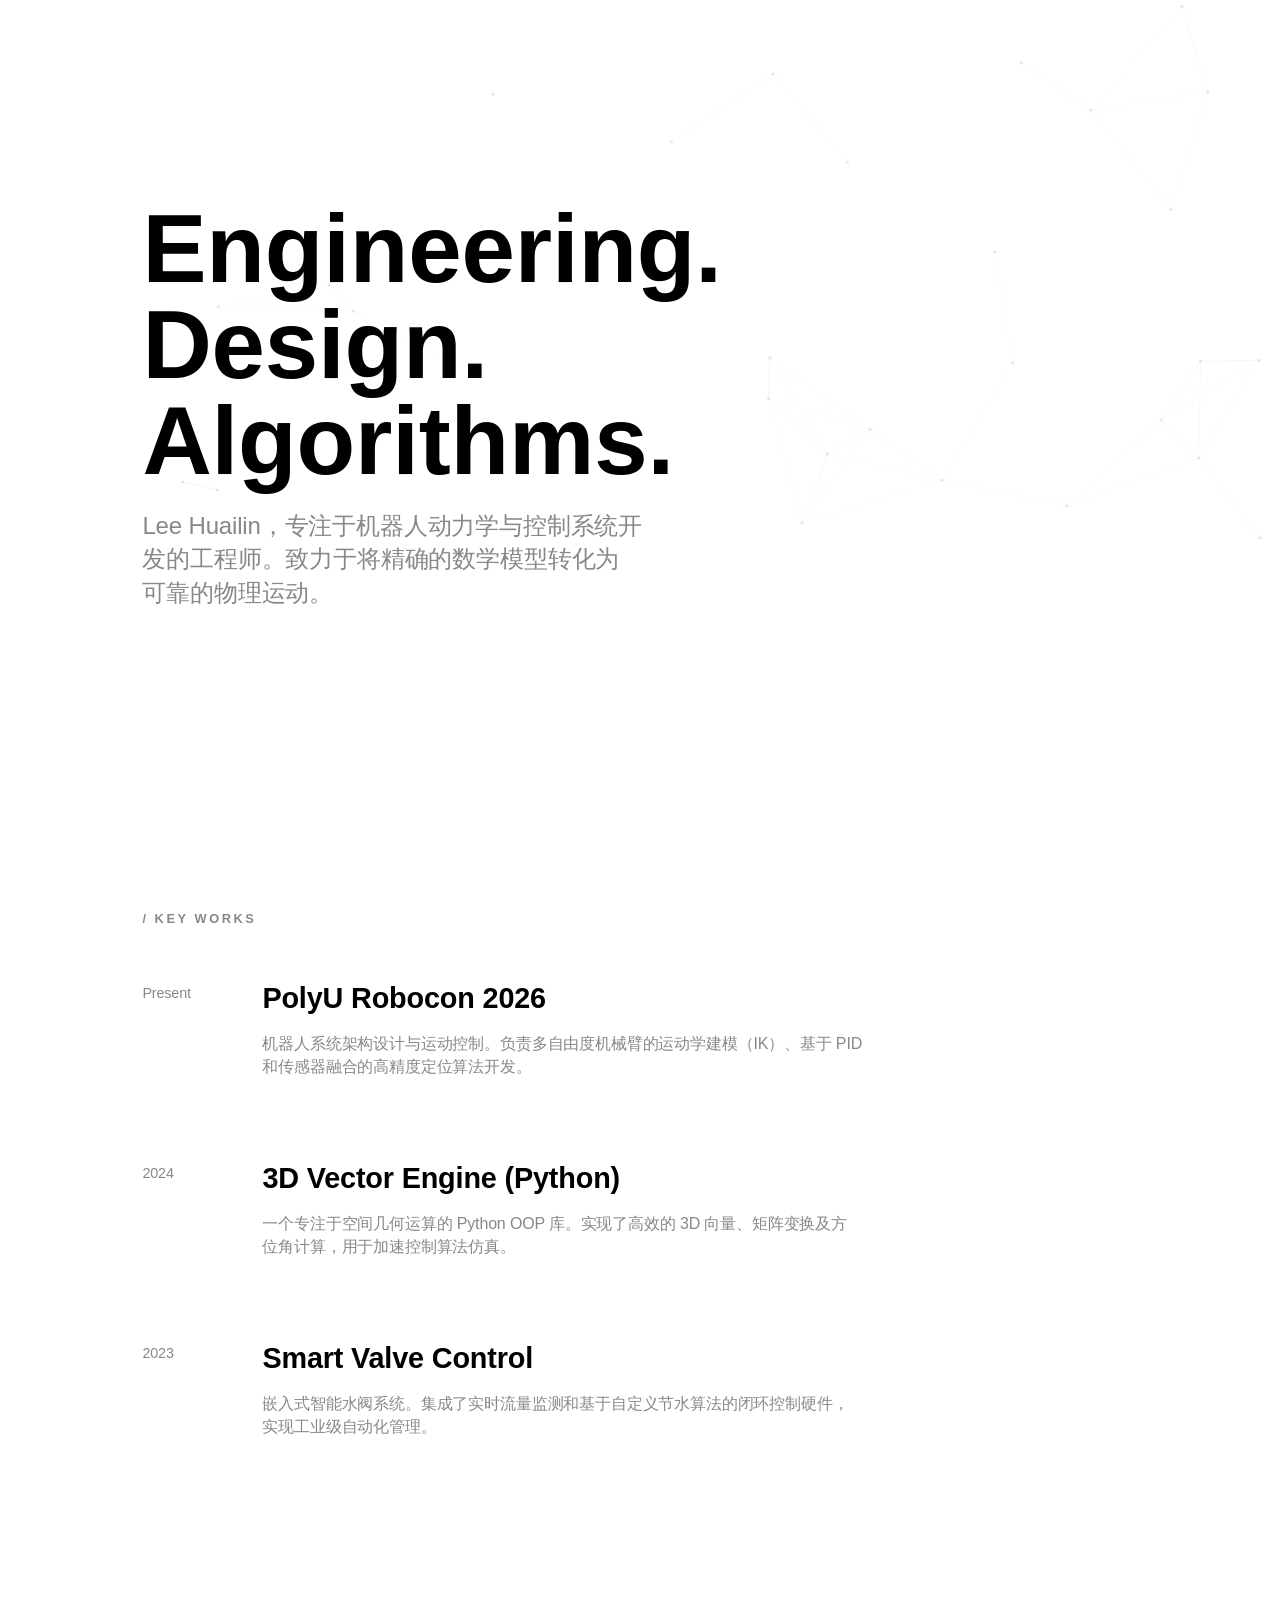
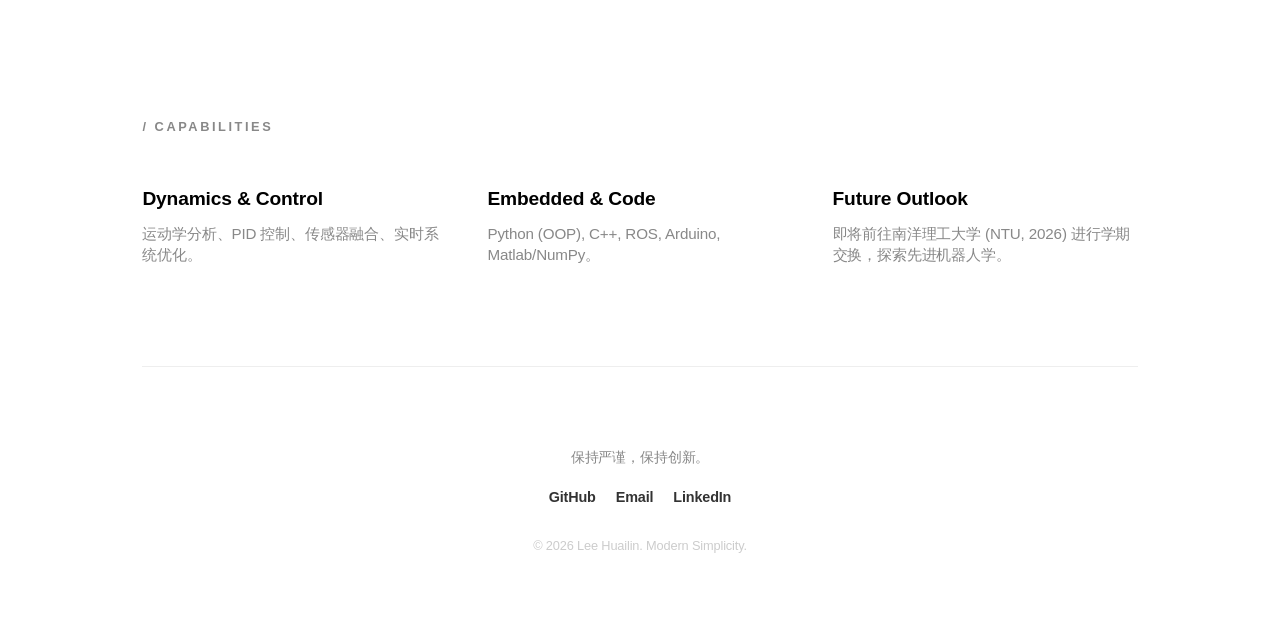
==== index.html @ 096863e1 "Refactor index.html for portfolio updates 666" ====
<!DOCTYPE html>
<html lang="zh-CN">
<head>
    <meta charset="UTF-8">
    <meta name="viewport" content="width=device-width, initial-scale=1.0">
    <title>LEE HUAILIN | Kinematics & Code</title>
    <style>
        :root {
            --bg: #fff;
            --text: #000;
            --sub: #888;
            --accent: #333;
            --transition: all 0.6s cubic-bezier(0.22, 1, 0.36, 1);
        }

        * { margin: 0; padding: 0; box-sizing: border-box; }
        body { 
            font-family: 'Helvetica Neue', Helvetica, Arial, sans-serif; 
            background: var(--bg); color: var(--text); 
            line-height: 1.4; letter-spacing: -0.01em; 
            overflow-x: hidden;
        }

        /* 动态画布容器 */
        #kinetic-container {
            position: fixed; top: 0; left: 0; width: 100%; height: 60vh;
            z-index: -1; opacity: 0.1; /* 极淡，高级感 */
        }

        /* 导航 */
        nav {
            position: fixed; top: 0; width: 100%; padding: 40px 8%;
            display: flex; justify-content: space-between; align-items: center;
            z-index: 100; mix-blend-mode: difference; /* 文字在不同背景下反色 */
        }
        .logo { font-weight: 700; font-size: 1.1rem; }
        .nav-links { display: flex; gap: 30px; list-style: none; font-size: 0.9rem; }
        .nav-links a { color: var(--text); text-decoration: none; transition: 0.3s; }
        .nav-links a:hover { color: var(--sub); }

        /* 内容容器 */
        .container { max-width: 1200px; margin: 0 auto; padding: 0 8%; }

        /* Hero */
        .hero {
            height: 90vh; display: flex; flex-direction: column; justify-content: center;
            position: relative;
        }
        .hero h1 { font-size: clamp(3rem, 12vw, 6rem); font-weight: 700; line-height: 1; margin-bottom: 20px; }
        .hero p { font-size: 1.5rem; color: var(--sub); max-width: 500px; }

        /* 通用滚动出现样式 */
        .reveal { opacity: 0; transform: translateY(40px); transition: var(--transition); }
        .reveal.visible { opacity: 1; transform: translateY(0); }

        /* 区块 */
        section { padding: 100px 0; }
        h2 { font-size: 0.8rem; text-transform: uppercase; letter-spacing: 0.2em; color: var(--sub); margin-bottom: 50px; }

        /* 技能/核心能力 */
        .capabilities { display: grid; grid-template-columns: repeat(auto-fit, minmax(250px, 1fr)); gap: 40px; }
        .cap-item h3 { font-size: 1.2rem; margin-bottom: 10px; font-weight: 600; }
        .cap-item p { color: var(--sub); font-size: 0.95rem; }

        /* 项目板块 */
        .project-item { display: flex; align-items: flex-start; margin-bottom: 80px; gap: 40px; }
        .project-year { font-size: 0.9rem; color: var(--sub); width: 80px; flex-shrink: 0; padding-top: 5px;}
        .project-info h3 { font-size: 1.8rem; font-weight: 600; margin-bottom: 15px; }
        .project-info p { color: var(--sub); max-width: 600px; }

        /* 底部 */
        footer { padding: 80px 0; border-top: 1px solid #eee; text-align: center; color: var(--sub); font-size: 0.9rem; }
        .footer-links { margin-top: 20px; display: flex; justify-content: center; gap: 20px; }
        .footer-links a { color: var(--accent); text-decoration: none; font-weight: 600; }

        @media (max-width: 768px) {
            .hero h1 { font-size: 4rem; }
            .project-item { flex-direction: column; gap: 10px; }
        }
    </style>
</head>
<body>

    <canvas id="kinetic-container"></canvas>

    <nav>
        <div class="logo">LH.</div>
        <ul class="nav-links">
            <li><a href="#projects">Work</a></li>
            <li><a href="#exchange">Experience</a></li>
            <li><a href="#connect">Connect</a></li>
        </ul>
    </nav>

    <div class="container">
        <section class="hero">
            <h1>Engineering.<br>Design.<br>Algorithms.</h1>
            <p>Lee Huailin，专注于机器人动力学与控制系统开发的工程师。致力于将精确的数学模型转化为可靠的物理运动。</p>
        </section>

        <section id="projects" class="reveal">
            <h2>/ Key Works</h2>
            
            <div class="project-item">
                <div class="project-year">Present</div>
                <div class="project-info">
                    <h3>PolyU Robocon 2026</h3>
                    <p>机器人系统架构设计与运动控制。负责多自由度机械臂的运动学建模（IK）、基于 PID 和传感器融合的高精度定位算法开发。</p>
                </div>
            </div>

            <div class="project-item">
                <div class="project-year">2024</div>
                <div class="project-info">
                    <h3>3D Vector Engine (Python)</h3>
                    <p>一个专注于空间几何运算的 Python OOP 库。实现了高效的 3D 向量、矩阵变换及方位角计算，用于加速控制算法仿真。</p>
                </div>
            </div>

            <div class="project-item">
                <div class="project-year">2023</div>
                <div class="project-info">
                    <h3>Smart Valve Control</h3>
                    <p>嵌入式智能水阀系统。集成了实时流量监测和基于自定义节水算法的闭环控制硬件，实现工业级自动化管理。</p>
                </div>
            </div>
        </section>

        <section id="exchange" class="reveal">
            <h2>/ Capabilities</h2>
            <div class="capabilities">
                <div class="cap-item">
                    <h3>Dynamics & Control</h3>
                    <p>运动学分析、PID 控制、传感器融合、实时系统优化。</p>
                </div>
                <div class="cap-item">
                    <h3>Embedded & Code</h3>
                    <p>Python (OOP), C++, ROS, Arduino, Matlab/NumPy。</p>
                </div>
                <div class="cap-item">
                    <h3>Future Outlook</h3>
                    <p>即将前往南洋理工大学 (NTU, 2026) 进行学期交换，探索先进机器人学。</p>
                </div>
            </div>
        </section>

        <footer id="connect" class="reveal">
            <p>保持严谨，保持创新。</p>
            <div class="footer-links">
                <a href="#">GitHub</a>
                <a href="mailto:your-email@example.com">Email</a>
                <a href="#">LinkedIn</a>
            </div>
            <p style="margin-top: 30px; font-size: 0.8rem; color: #ccc;">&copy; 2026 Lee Huailin. Modern Simplicity.</p>
        </footer>
    </div>

    <script>
        // 1. 滚动出现动画 (Intersection Observer)
        const observer = new IntersectionObserver((entries) => {
            entries.forEach(entry => {
                if (entry.isIntersecting) {
                    entry.target.classList.add('visible');
                }
            });
        }, { threshold: 0.2 });

        document.querySelectorAll('.reveal').forEach(el => observer.observe(el));


        // 2. 动力学头部动画 (Kinetic Banner)
        const canvas = document.getElementById('kinetic-container');
        const ctx = canvas.getContext('2d');
        let width, height, nodes;

        function init() {
            width = canvas.width = window.innerWidth;
            height = canvas.height = window.innerHeight * 0.6; // 只覆盖上半部分
            nodes = Array.from({ length: 30 }, () => ({
                x: Math.random() * width, y: Math.random() * height,
                vx: (Math.random() - 0.5) * 0.5, vy: (Math.random() - 0.5) * 0.5,
                radius: 1.5
            }));
        }

        let mouse = { x: null, y: null };
        window.addEventListener('mousemove', (e) => { mouse.x = e.clientX; mouse.y = e.clientY; });

        function animate() {
            ctx.clearRect(0, 0, width, height);
            ctx.fillStyle = '#000';
            ctx.strokeStyle = '#000';
            ctx.lineWidth = 0.5;

            nodes.forEach(node => {
                node.x += node.vx; node.y += node.vy;
                if (node.x < 0 || node.x > width) node.vx *= -1;
                if (node.y < 0 || node.y > height) node.vy *= -1;

                // 鼠标交互：轻微排斥
                if (mouse.x) {
                    let dx = mouse.x - node.x; let dy = mouse.y - node.y;
                    let dist = Math.sqrt(dx*dx + dy*dy);
                    if (dist < 150) {
                        node.x -= dx * 0.01; node.y -= dy * 0.01;
                    }
                }
                
                ctx.beginPath(); ctx.arc(node.x, node.y, node.radius, 0, Math.PI*2); ctx.fill();
            });

            // 绘制连线
            for (let i = 0; i < nodes.length; i++) {
                for (let j = i + 1; j < nodes.length; j++) {
                    let dx = nodes[i].x - nodes[j].x; let dy = nodes[i].y - nodes[j].y;
                    let dist = Math.sqrt(dx*dx + dy*dy);
                    if (dist < 180) {
                        ctx.globalAlpha = 1 - (dist / 180);
                        ctx.beginPath(); ctx.moveTo(nodes[i].x, nodes[i].y); ctx.lineTo(nodes[j].x, nodes[j].y); ctx.stroke();
                    }
                }
            }
            ctx.globalAlpha = 1;
            requestAnimationFrame(animate);
        }

        window.addEventListener('resize', init);
        init(); animate();
    </script>
</body>
</html>
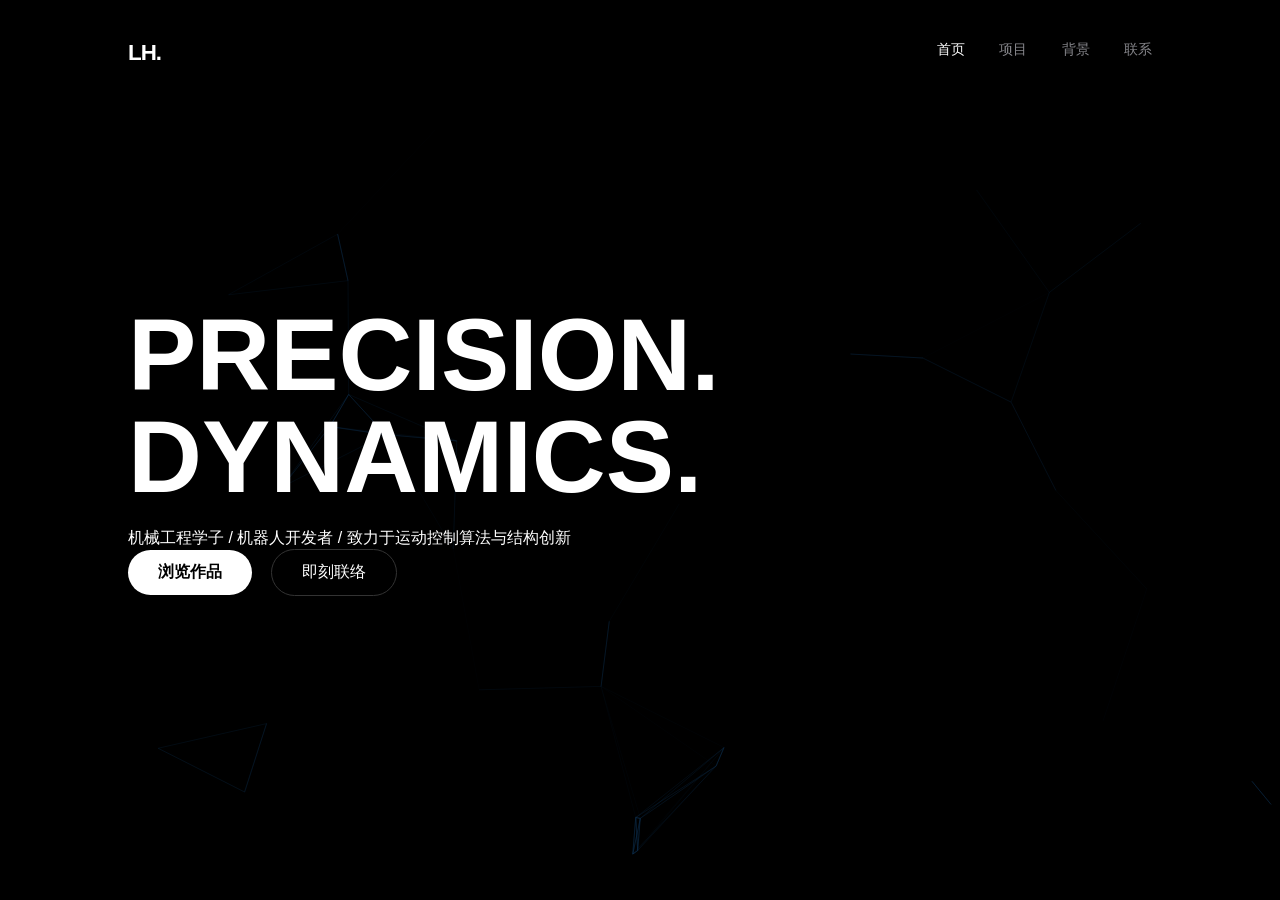
==== commit 3e410e49: "6464 13131" ====
--- a/index.html
+++ b/index.html
@@ -2,230 +2,30 @@
 <html lang="zh-CN">
 <head>
     <meta charset="UTF-8">
-    <meta name="viewport" content="width=device-width, initial-scale=1.0">
-    <title>LEE HUAILIN | Kinematics & Code</title>
-    <style>
-        :root {
-            --bg: #fff;
-            --text: #000;
-            --sub: #888;
-            --accent: #333;
-            --transition: all 0.6s cubic-bezier(0.22, 1, 0.36, 1);
-        }
-
-        * { margin: 0; padding: 0; box-sizing: border-box; }
-        body { 
-            font-family: 'Helvetica Neue', Helvetica, Arial, sans-serif; 
-            background: var(--bg); color: var(--text); 
-            line-height: 1.4; letter-spacing: -0.01em; 
-            overflow-x: hidden;
-        }
-
-        /* 动态画布容器 */
-        #kinetic-container {
-            position: fixed; top: 0; left: 0; width: 100%; height: 60vh;
-            z-index: -1; opacity: 0.1; /* 极淡，高级感 */
-        }
-
-        /* 导航 */
-        nav {
-            position: fixed; top: 0; width: 100%; padding: 40px 8%;
-            display: flex; justify-content: space-between; align-items: center;
-            z-index: 100; mix-blend-mode: difference; /* 文字在不同背景下反色 */
-        }
-        .logo { font-weight: 700; font-size: 1.1rem; }
-        .nav-links { display: flex; gap: 30px; list-style: none; font-size: 0.9rem; }
-        .nav-links a { color: var(--text); text-decoration: none; transition: 0.3s; }
-        .nav-links a:hover { color: var(--sub); }
-
-        /* 内容容器 */
-        .container { max-width: 1200px; margin: 0 auto; padding: 0 8%; }
-
-        /* Hero */
-        .hero {
-            height: 90vh; display: flex; flex-direction: column; justify-content: center;
-            position: relative;
-        }
-        .hero h1 { font-size: clamp(3rem, 12vw, 6rem); font-weight: 700; line-height: 1; margin-bottom: 20px; }
-        .hero p { font-size: 1.5rem; color: var(--sub); max-width: 500px; }
-
-        /* 通用滚动出现样式 */
-        .reveal { opacity: 0; transform: translateY(40px); transition: var(--transition); }
-        .reveal.visible { opacity: 1; transform: translateY(0); }
-
-        /* 区块 */
-        section { padding: 100px 0; }
-        h2 { font-size: 0.8rem; text-transform: uppercase; letter-spacing: 0.2em; color: var(--sub); margin-bottom: 50px; }
-
-        /* 技能/核心能力 */
-        .capabilities { display: grid; grid-template-columns: repeat(auto-fit, minmax(250px, 1fr)); gap: 40px; }
-        .cap-item h3 { font-size: 1.2rem; margin-bottom: 10px; font-weight: 600; }
-        .cap-item p { color: var(--sub); font-size: 0.95rem; }
-
-        /* 项目板块 */
-        .project-item { display: flex; align-items: flex-start; margin-bottom: 80px; gap: 40px; }
-        .project-year { font-size: 0.9rem; color: var(--sub); width: 80px; flex-shrink: 0; padding-top: 5px;}
-        .project-info h3 { font-size: 1.8rem; font-weight: 600; margin-bottom: 15px; }
-        .project-info p { color: var(--sub); max-width: 600px; }
-
-        /* 底部 */
-        footer { padding: 80px 0; border-top: 1px solid #eee; text-align: center; color: var(--sub); font-size: 0.9rem; }
-        .footer-links { margin-top: 20px; display: flex; justify-content: center; gap: 20px; }
-        .footer-links a { color: var(--accent); text-decoration: none; font-weight: 600; }
-
-        @media (max-width: 768px) {
-            .hero h1 { font-size: 4rem; }
-            .project-item { flex-direction: column; gap: 10px; }
-        }
-    </style>
+    <title>LEE HUAILIN | 首页</title>
+    <link rel="stylesheet" href="style.css">
 </head>
 <body>
-
-    <canvas id="kinetic-container"></canvas>
-
     <nav>
         <div class="logo">LH.</div>
-        <ul class="nav-links">
-            <li><a href="#projects">Work</a></li>
-            <li><a href="#exchange">Experience</a></li>
-            <li><a href="#connect">Connect</a></li>
-        </ul>
+        <div class="nav-links">
+            <a href="index.html" class="active">首页</a>
+            <a href="projects.html">项目</a>
+            <a href="about.html">背景</a>
+            <a href="contact.html">联系</a>
+        </div>
     </nav>
-
-    <div class="container">
-        <section class="hero">
-            <h1>Engineering.<br>Design.<br>Algorithms.</h1>
-            <p>Lee Huailin，专注于机器人动力学与控制系统开发的工程师。致力于将精确的数学模型转化为可靠的物理运动。</p>
-        </section>
-
-        <section id="projects" class="reveal">
-            <h2>/ Key Works</h2>
-            
-            <div class="project-item">
-                <div class="project-year">Present</div>
-                <div class="project-info">
-                    <h3>PolyU Robocon 2026</h3>
-                    <p>机器人系统架构设计与运动控制。负责多自由度机械臂的运动学建模（IK）、基于 PID 和传感器融合的高精度定位算法开发。</p>
-                </div>
+    <main class="hero">
+        <canvas id="canvas-bg"></canvas>
+        <div class="hero-text">
+            <h1 class="reveal">PRECISION.<br>DYNAMICS.</h1>
+            <p>机械工程学子 / 机器人开发者 / 致力于运动控制算法与结构创新</p>
+            <div class="hero-btns">
+                <a href="projects.html" class="btn">浏览作品</a>
+                <a href="contact.html" class="btn-outline">即刻联络</a>
             </div>
-
-            <div class="project-item">
-                <div class="project-year">2024</div>
-                <div class="project-info">
-                    <h3>3D Vector Engine (Python)</h3>
-                    <p>一个专注于空间几何运算的 Python OOP 库。实现了高效的 3D 向量、矩阵变换及方位角计算，用于加速控制算法仿真。</p>
-                </div>
-            </div>
-
-            <div class="project-item">
-                <div class="project-year">2023</div>
-                <div class="project-info">
-                    <h3>Smart Valve Control</h3>
-                    <p>嵌入式智能水阀系统。集成了实时流量监测和基于自定义节水算法的闭环控制硬件，实现工业级自动化管理。</p>
-                </div>
-            </div>
-        </section>
-
-        <section id="exchange" class="reveal">
-            <h2>/ Capabilities</h2>
-            <div class="capabilities">
-                <div class="cap-item">
-                    <h3>Dynamics & Control</h3>
-                    <p>运动学分析、PID 控制、传感器融合、实时系统优化。</p>
-                </div>
-                <div class="cap-item">
-                    <h3>Embedded & Code</h3>
-                    <p>Python (OOP), C++, ROS, Arduino, Matlab/NumPy。</p>
-                </div>
-                <div class="cap-item">
-                    <h3>Future Outlook</h3>
-                    <p>即将前往南洋理工大学 (NTU, 2026) 进行学期交换，探索先进机器人学。</p>
-                </div>
-            </div>
-        </section>
-
-        <footer id="connect" class="reveal">
-            <p>保持严谨，保持创新。</p>
-            <div class="footer-links">
-                <a href="#">GitHub</a>
-                <a href="mailto:your-email@example.com">Email</a>
-                <a href="#">LinkedIn</a>
-            </div>
-            <p style="margin-top: 30px; font-size: 0.8rem; color: #ccc;">&copy; 2026 Lee Huailin. Modern Simplicity.</p>
-        </footer>
-    </div>
-
-    <script>
-        // 1. 滚动出现动画 (Intersection Observer)
-        const observer = new IntersectionObserver((entries) => {
-            entries.forEach(entry => {
-                if (entry.isIntersecting) {
-                    entry.target.classList.add('visible');
-                }
-            });
-        }, { threshold: 0.2 });
-
-        document.querySelectorAll('.reveal').forEach(el => observer.observe(el));
-
-
-        // 2. 动力学头部动画 (Kinetic Banner)
-        const canvas = document.getElementById('kinetic-container');
-        const ctx = canvas.getContext('2d');
-        let width, height, nodes;
-
-        function init() {
-            width = canvas.width = window.innerWidth;
-            height = canvas.height = window.innerHeight * 0.6; // 只覆盖上半部分
-            nodes = Array.from({ length: 30 }, () => ({
-                x: Math.random() * width, y: Math.random() * height,
-                vx: (Math.random() - 0.5) * 0.5, vy: (Math.random() - 0.5) * 0.5,
-                radius: 1.5
-            }));
-        }
-
-        let mouse = { x: null, y: null };
-        window.addEventListener('mousemove', (e) => { mouse.x = e.clientX; mouse.y = e.clientY; });
-
-        function animate() {
-            ctx.clearRect(0, 0, width, height);
-            ctx.fillStyle = '#000';
-            ctx.strokeStyle = '#000';
-            ctx.lineWidth = 0.5;
-
-            nodes.forEach(node => {
-                node.x += node.vx; node.y += node.vy;
-                if (node.x < 0 || node.x > width) node.vx *= -1;
-                if (node.y < 0 || node.y > height) node.vy *= -1;
-
-                // 鼠标交互：轻微排斥
-                if (mouse.x) {
-                    let dx = mouse.x - node.x; let dy = mouse.y - node.y;
-                    let dist = Math.sqrt(dx*dx + dy*dy);
-                    if (dist < 150) {
-                        node.x -= dx * 0.01; node.y -= dy * 0.01;
-                    }
-                }
-                
-                ctx.beginPath(); ctx.arc(node.x, node.y, node.radius, 0, Math.PI*2); ctx.fill();
-            });
-
-            // 绘制连线
-            for (let i = 0; i < nodes.length; i++) {
-                for (let j = i + 1; j < nodes.length; j++) {
-                    let dx = nodes[i].x - nodes[j].x; let dy = nodes[i].y - nodes[j].y;
-                    let dist = Math.sqrt(dx*dx + dy*dy);
-                    if (dist < 180) {
-                        ctx.globalAlpha = 1 - (dist / 180);
-                        ctx.beginPath(); ctx.moveTo(nodes[i].x, nodes[i].y); ctx.lineTo(nodes[j].x, nodes[j].y); ctx.stroke();
-                    }
-                }
-            }
-            ctx.globalAlpha = 1;
-            requestAnimationFrame(animate);
-        }
-
-        window.addEventListener('resize', init);
-        init(); animate();
-    </script>
+        </div>
+    </main>
+    <script src="main.js"></script>
 </body>
-</html>
+</html>
--- a/style.css
+++ b/style.css
@@ -0,0 +1,36 @@
+:root {
+    --bg: #000;
+    --fg: #fff;
+    --accent: #2997ff;
+    --dim: #86868b;
+    --border: #333;
+}
+
+* { margin: 0; padding: 0; box-sizing: border-box; }
+body { background: var(--bg); color: var(--fg); font-family: -apple-system, sans-serif; }
+
+nav { display: flex; justify-content: space-between; padding: 40px 10%; position: fixed; top: 0; width: 100%; z-index: 10; background: rgba(0,0,0,0.8); backdrop-filter: blur(20px); }
+.logo { font-weight: 900; font-size: 1.4rem; letter-spacing: -1px; }
+.nav-links a { color: var(--dim); text-decoration: none; margin-left: 30px; font-size: 0.9rem; transition: 0.3s; }
+.nav-links a.active, .nav-links a:hover { color: var(--fg); }
+
+.hero { height: 100vh; display: flex; align-items: center; padding: 0 10%; position: relative; overflow: hidden; }
+.hero-text { z-index: 2; }
+.hero h1 { font-size: 8vw; line-height: 1; margin-bottom: 20px; font-weight: 800; }
+.btn { background: var(--fg); color: var(--bg); padding: 12px 30px; border-radius: 50px; text-decoration: none; font-weight: 600; margin-right: 15px; display: inline-block; transition: 0.3s; }
+.btn-outline { border: 1px solid var(--border); color: var(--fg); padding: 12px 30px; border-radius: 50px; text-decoration: none; display: inline-block; transition: 0.3s; }
+.btn:hover, .btn-outline:hover { transform: translateY(-3px); border-color: var(--accent); }
+
+.content-section { padding: 150px 10%; }
+.section-title { font-size: 3rem; margin-bottom: 60px; border-bottom: 1px solid var(--border); padding-bottom: 20px; }
+
+.project-grid { display: grid; grid-template-columns: repeat(auto-fit, minmax(300px, 1fr)); gap: 40px; }
+.p-card { border: 1px solid var(--border); padding: 40px; border-radius: 20px; transition: 0.4s; }
+.p-card:hover { border-color: var(--accent); background: #111; }
+.p-num { color: var(--accent); font-family: monospace; display: block; margin-bottom: 20px; }
+
+.contact-info { margin-top: 40px; }
+.info-line { display: flex; border-bottom: 1px solid var(--border); padding: 25px 0; font-size: 1.5rem; }
+.label { color: var(--dim); width: 200px; font-size: 0.8rem; letter-spacing: 2px; }
+
+#canvas-bg { position: absolute; top: 0; left: 0; width: 100%; height: 100%; z-index: 1; opacity: 0.3; }
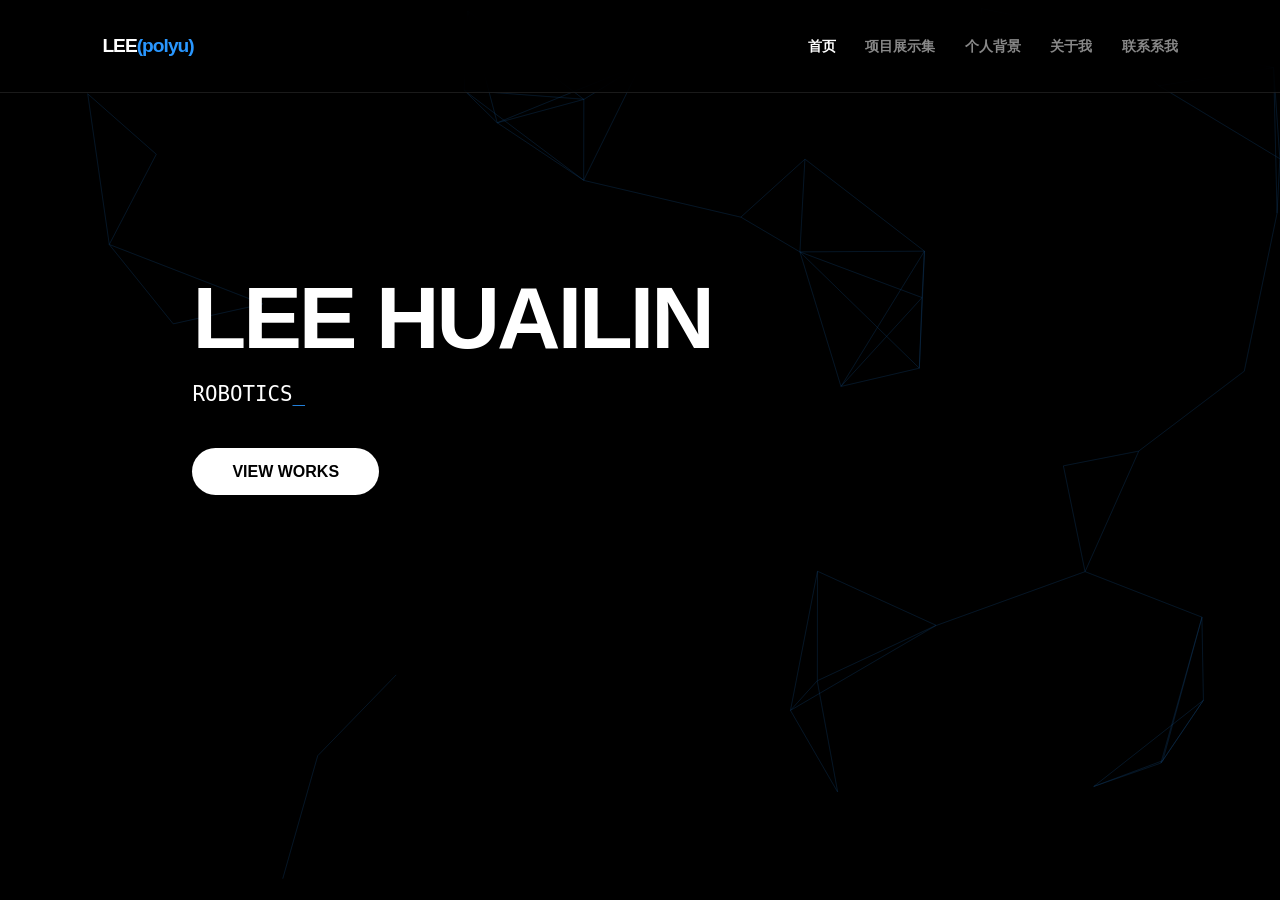
==== commit 4072b75d: "66 66" ====
--- a/index.html
+++ b/index.html
@@ -2,30 +2,28 @@
 <html lang="zh-CN">
 <head>
     <meta charset="UTF-8">
-    <title>LEE HUAILIN | 首页</title>
+    <title>LEE | Home</title>
     <link rel="stylesheet" href="style.css">
 </head>
 <body>
+    <canvas id="bg-canvas"></canvas>
     <nav>
-        <div class="logo">LH.</div>
+        <div class="logo">LEE<span>(polyu)</span></div>
         <div class="nav-links">
             <a href="index.html" class="active">首页</a>
-            <a href="projects.html">项目</a>
-            <a href="about.html">背景</a>
-            <a href="contact.html">联系</a>
+            <a href="projects.html">项目展示集</a>
+            <a href="background.html">个人背景</a>
+            <a href="about.html">关于我</a>
+            <a href="contact.html">联系系我</a>
         </div>
     </nav>
-    <main class="hero">
-        <canvas id="canvas-bg"></canvas>
-        <div class="hero-text">
-            <h1 class="reveal">PRECISION.<br>DYNAMICS.</h1>
-            <p>机械工程学子 / 机器人开发者 / 致力于运动控制算法与结构创新</p>
-            <div class="hero-btns">
-                <a href="projects.html" class="btn">浏览作品</a>
-                <a href="contact.html" class="btn-outline">即刻联络</a>
-            </div>
+    <div class="container" style="height: 75vh; display: flex; flex-direction: column; justify-content: center;">
+        <h1 style="font-size: 5.5rem; font-weight: 800; letter-spacing: -3px; line-height: 1;">LEE HUAILIN</h1>
+        <p id="typewriter" style="font-size: 1.3rem; font-family: monospace; height: 1.5em; margin-top: 20px;"></p>
+        <div style="margin-top: 50px;">
+            <a href="projects.html" style="background: #fff; color: #000; text-decoration: none; padding: 15px 40px; border-radius: 50px; font-weight: 700; transition: 0.3s;">VIEW WORKS</a>
         </div>
-    </main>
+    </div>
     <script src="main.js"></script>
 </body>
 </html>
--- a/style.css
+++ b/style.css
@@ -1,36 +1,120 @@
 :root {
-    --bg: #000;
-    --fg: #fff;
-    --accent: #2997ff;
-    --dim: #86868b;
-    --border: #333;
+    --bg: #000000;
+    --fg: #ffffff;
+    --acc: #2997ff;
+    --dim: #888888;
+    --border: rgba(255, 255, 255, 0.1);
 }
 
 * { margin: 0; padding: 0; box-sizing: border-box; }
-body { background: var(--bg); color: var(--fg); font-family: -apple-system, sans-serif; }
 
-nav { display: flex; justify-content: space-between; padding: 40px 10%; position: fixed; top: 0; width: 100%; z-index: 10; background: rgba(0,0,0,0.8); backdrop-filter: blur(20px); }
-.logo { font-weight: 900; font-size: 1.4rem; letter-spacing: -1px; }
-.nav-links a { color: var(--dim); text-decoration: none; margin-left: 30px; font-size: 0.9rem; transition: 0.3s; }
-.nav-links a.active, .nav-links a:hover { color: var(--fg); }
+body { 
+    background-color: var(--bg) !important; 
+    color: var(--fg); 
+    font-family: -apple-system, BlinkMacSystemFont, "Segoe UI", Roboto, sans-serif;
+    overflow-x: hidden;
+}
 
-.hero { height: 100vh; display: flex; align-items: center; padding: 0 10%; position: relative; overflow: hidden; }
-.hero-text { z-index: 2; }
-.hero h1 { font-size: 8vw; line-height: 1; margin-bottom: 20px; font-weight: 800; }
-.btn { background: var(--fg); color: var(--bg); padding: 12px 30px; border-radius: 50px; text-decoration: none; font-weight: 600; margin-right: 15px; display: inline-block; transition: 0.3s; }
-.btn-outline { border: 1px solid var(--border); color: var(--fg); padding: 12px 30px; border-radius: 50px; text-decoration: none; display: inline-block; transition: 0.3s; }
-.btn:hover, .btn-outline:hover { transform: translateY(-3px); border-color: var(--accent); }
+/* 动态背景画布 */
+#bg-canvas {
+    position: fixed;
+    top: 0;
+    left: 0;
+    width: 100%;
+    height: 100%;
+    z-index: -1;
+    opacity: 0.4;
+}
 
-.content-section { padding: 150px 10%; }
-.section-title { font-size: 3rem; margin-bottom: 60px; border-bottom: 1px solid var(--border); padding-bottom: 20px; }
+/* 导航栏 */
+nav {
+    display: flex;
+    justify-content: space-between;
+    align-items: center;
+    padding: 35px 8%;
+    position: fixed;
+    top: 0;
+    width: 100%;
+    z-index: 1000;
+    background: rgba(0, 0, 0, 0.7);
+    backdrop-filter: blur(15px);
+    border-bottom: 1px solid var(--border);
+}
 
-.project-grid { display: grid; grid-template-columns: repeat(auto-fit, minmax(300px, 1fr)); gap: 40px; }
-.p-card { border: 1px solid var(--border); padding: 40px; border-radius: 20px; transition: 0.4s; }
-.p-card:hover { border-color: var(--accent); background: #111; }
-.p-num { color: var(--accent); font-family: monospace; display: block; margin-bottom: 20px; }
+.logo { font-weight: 800; font-size: 1.2rem; letter-spacing: -1px; }
+.logo span { color: var(--acc); }
 
-.contact-info { margin-top: 40px; }
-.info-line { display: flex; border-bottom: 1px solid var(--border); padding: 25px 0; font-size: 1.5rem; }
-.label { color: var(--dim); width: 200px; font-size: 0.8rem; letter-spacing: 2px; }
+.nav-links a {
+    color: var(--dim);
+    text-decoration: none;
+    margin-left: 25px;
+    font-size: 0.85rem;
+    font-weight: 600;
+    transition: 0.3s;
+}
 
-#canvas-bg { position: absolute; top: 0; left: 0; width: 100%; height: 100%; z-index: 1; opacity: 0.3; }+.nav-links a:hover, .nav-links a.active { color: var(--fg); }
+
+/* 通用布局 */
+.container {
+    max-width: 1100px;
+    margin: 0 auto;
+    padding: 160px 8% 80px;
+}
+
+.section-title {
+    font-size: 0.8rem;
+    letter-spacing: 0.3em;
+    color: var(--dim);
+    margin-bottom: 40px;
+    text-transform: uppercase;
+}
+
+/* 3D 实验室展示区 */
+.lab-card {
+    display: grid;
+    grid-template-columns: 1fr 1fr;
+    gap: 40px;
+    background: #0a0a0a;
+    padding: 40px;
+    border-radius: 24px;
+    border: 1px solid var(--border);
+    margin-bottom: 60px;
+}
+
+.viewer-wrap {
+    height: 400px;
+    background: #000;
+    border-radius: 16px;
+    border: 1px solid var(--border);
+    overflow: hidden;
+}
+
+model-viewer { width: 100%; height: 100%; }
+
+/* 列表条目样式 */
+.item-row {
+    border-top: 1px solid var(--border);
+    padding: 40px 0;
+    transition: 0.4s cubic-bezier(0.2, 1, 0.3, 1);
+}
+
+.item-row:hover {
+    background: rgba(255, 255, 255, 0.02);
+    padding-left: 15px;
+}
+
+.item-tag { color: var(--acc); font-size: 0.7rem; font-weight: 700; margin-bottom: 10px; }
+.item-row h3 { font-size: 1.8rem; margin-bottom: 15px; }
+.item-row p { color: var(--dim); line-height: 1.7; }
+
+/* 联系页网格 */
+.c-grid { display: grid; grid-template-columns: 1fr 1fr; gap: 30px; }
+.c-box { border-bottom: 1px solid var(--border); padding: 30px 0; }
+.c-box small { display: block; color: var(--dim); font-size: 0.7rem; margin-bottom: 10px; text-transform: uppercase; }
+.c-box span, .c-box a { font-size: 1.4rem; color: var(--acc); text-decoration: none; font-weight: 600; }
+
+@media (max-width: 800px) {
+    .lab-card, .c-grid { grid-template-columns: 1fr; }
+    .hero h1 { font-size: 3.5rem !important; }
+}
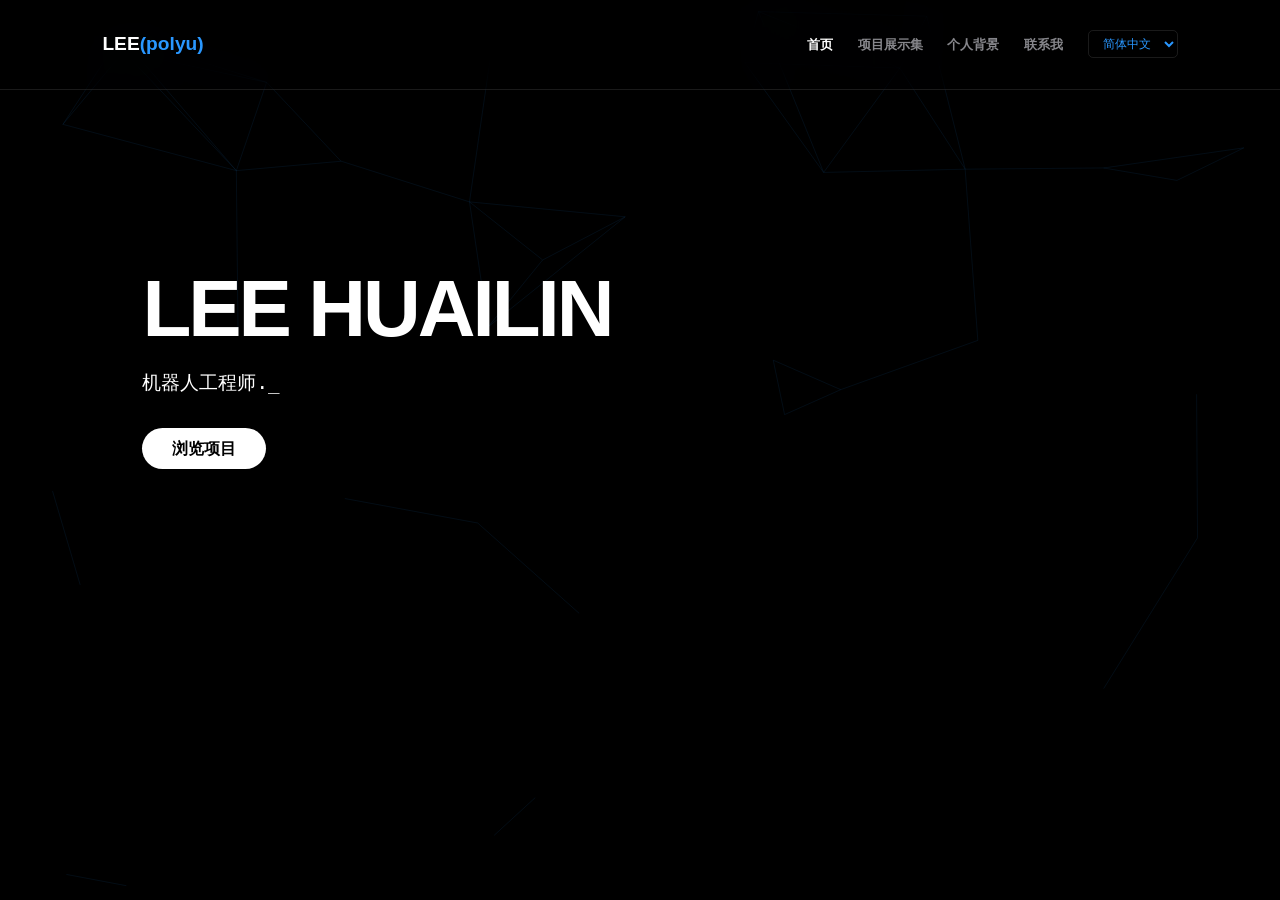
==== commit f802d123: "66 66" ====
--- a/index.html
+++ b/index.html
@@ -2,26 +2,34 @@
 <html lang="zh-CN">
 <head>
     <meta charset="UTF-8">
-    <title>LEE | Home</title>
+    <title>LEE | Portfolio</title>
     <link rel="stylesheet" href="style.css">
 </head>
 <body>
     <canvas id="bg-canvas"></canvas>
     <nav>
         <div class="logo">LEE<span>(polyu)</span></div>
-        <div class="nav-links">
-            <a href="index.html" class="active">首页</a>
-            <a href="projects.html">项目展示集</a>
-            <a href="background.html">个人背景</a>
-            <a href="about.html">关于我</a>
-            <a href="contact.html">联系系我</a>
+        <div class="nav-right">
+            <div class="nav-links">
+                <a href="index.html" class="active" data-i18n="nav_home">首页</a>
+                <a href="projects.html" data-i18n="nav_projects">项目展示集</a>
+                <a href="background.html" data-i18n="nav_bg">个人背景</a>
+                <a href="contact.html" data-i18n="nav_contact">联系我</a>
+            </div>
+            <div class="lang-selector">
+                <select id="lang-select" onchange="setLanguage(this.value)">
+                    <option value="zh">简体中文</option>
+                    <option value="zht">繁體中文</option>
+                    <option value="en">English</option>
+                </select>
+            </div>
         </div>
     </nav>
-    <div class="container" style="height: 75vh; display: flex; flex-direction: column; justify-content: center;">
-        <h1 style="font-size: 5.5rem; font-weight: 800; letter-spacing: -3px; line-height: 1;">LEE HUAILIN</h1>
-        <p id="typewriter" style="font-size: 1.3rem; font-family: monospace; height: 1.5em; margin-top: 20px;"></p>
-        <div style="margin-top: 50px;">
-            <a href="projects.html" style="background: #fff; color: #000; text-decoration: none; padding: 15px 40px; border-radius: 50px; font-weight: 700; transition: 0.3s;">VIEW WORKS</a>
+    <div class="container" style="height: 70vh; display: flex; flex-direction: column; justify-content: center;">
+        <h1 style="font-size: 5rem; font-weight: 800; letter-spacing: -3px;">LEE HUAILIN</h1>
+        <p id="typewriter" style="font-size: 1.2rem; font-family: monospace; height: 1.5em;"></p>
+        <div style="margin-top: 40px;">
+            <a href="projects.html" class="btn" data-i18n="view_works" style="background:#fff; color:#000; text-decoration:none; padding:12px 30px; border-radius:50px; font-weight:700;">浏览项目</a>
         </div>
     </div>
     <script src="main.js"></script>
--- a/style.css
+++ b/style.css
@@ -1,120 +1,55 @@
 :root {
-    --bg: #000000;
-    --fg: #ffffff;
+    --bg: #000;
+    --fg: #fff;
     --acc: #2997ff;
-    --dim: #888888;
-    --border: rgba(255, 255, 255, 0.1);
+    --dim: #86868b;
+    --border: rgba(255,255,255,0.1);
 }
 
-* { margin: 0; padding: 0; box-sizing: border-box; }
+* { margin:0; padding:0; box-sizing: border-box; }
+body { background: var(--bg); color: var(--fg); font-family: -apple-system, sans-serif; overflow-x: hidden; line-height: 1.5; }
 
-body { 
-    background-color: var(--bg) !important; 
-    color: var(--fg); 
-    font-family: -apple-system, BlinkMacSystemFont, "Segoe UI", Roboto, sans-serif;
-    overflow-x: hidden;
-}
-
-/* 动态背景画布 */
-#bg-canvas {
-    position: fixed;
-    top: 0;
-    left: 0;
-    width: 100%;
-    height: 100%;
-    z-index: -1;
-    opacity: 0.4;
-}
+#bg-canvas { position: fixed; top: 0; left: 0; width: 100%; height: 100%; z-index: -1; opacity: 0.3; }
 
 /* 导航栏 */
-nav {
-    display: flex;
-    justify-content: space-between;
-    align-items: center;
-    padding: 35px 8%;
-    position: fixed;
-    top: 0;
-    width: 100%;
-    z-index: 1000;
-    background: rgba(0, 0, 0, 0.7);
-    backdrop-filter: blur(15px);
-    border-bottom: 1px solid var(--border);
-}
-
-.logo { font-weight: 800; font-size: 1.2rem; letter-spacing: -1px; }
+nav { display: flex; justify-content: space-between; align-items: center; padding: 30px 8%; position: fixed; top: 0; width: 100%; z-index: 1000; backdrop-filter: blur(20px); border-bottom: 1px solid var(--border); }
+.logo { font-weight: 800; font-size: 1.2rem; }
 .logo span { color: var(--acc); }
 
-.nav-links a {
-    color: var(--dim);
-    text-decoration: none;
-    margin-left: 25px;
-    font-size: 0.85rem;
-    font-weight: 600;
-    transition: 0.3s;
-}
-
+.nav-right { display: flex; align-items: center; }
+.nav-links a { color: var(--dim); text-decoration: none; margin-left: 20px; font-size: 0.8rem; font-weight: 600; transition: 0.3s; }
 .nav-links a:hover, .nav-links a.active { color: var(--fg); }
 
-/* 通用布局 */
-.container {
-    max-width: 1100px;
-    margin: 0 auto;
-    padding: 160px 8% 80px;
+/* 语言切换器样式 */
+.lang-selector { margin-left: 25px; position: relative; }
+.lang-selector select {
+    background: transparent; color: var(--acc); border: 1px solid var(--border);
+    padding: 5px 10px; border-radius: 5px; font-size: 0.75rem; cursor: pointer; outline: none;
 }
+.lang-selector select option { background: #111; color: #fff; }
 
-.section-title {
-    font-size: 0.8rem;
-    letter-spacing: 0.3em;
-    color: var(--dim);
-    margin-bottom: 40px;
-    text-transform: uppercase;
-}
+/* 页面容器 */
+.container { max-width: 1200px; margin: 0 auto; padding: 160px 8% 80px; }
+.section-title { font-size: 0.8rem; letter-spacing: 0.3em; color: var(--dim); margin-bottom: 40px; text-transform: uppercase; }
 
-/* 3D 实验室展示区 */
-.lab-card {
-    display: grid;
-    grid-template-columns: 1fr 1fr;
-    gap: 40px;
-    background: #0a0a0a;
-    padding: 40px;
-    border-radius: 24px;
-    border: 1px solid var(--border);
-    margin-bottom: 60px;
-}
-
-.viewer-wrap {
-    height: 400px;
-    background: #000;
-    border-radius: 16px;
-    border: 1px solid var(--border);
-    overflow: hidden;
-}
-
+/* 3D 预览 */
+.viewer-wrap { height: 450px; background: #080808; border-radius: 24px; border: 1px solid var(--border); overflow: hidden; margin-bottom: 40px; }
 model-viewer { width: 100%; height: 100%; }
 
-/* 列表条目样式 */
-.item-row {
-    border-top: 1px solid var(--border);
-    padding: 40px 0;
-    transition: 0.4s cubic-bezier(0.2, 1, 0.3, 1);
-}
+/* 内容行 */
+.item-row { border-top: 1px solid var(--border); padding: 40px 0; transition: 0.3s; }
+.item-row:hover { background: rgba(255,255,255,0.02); padding-left: 10px; }
+.item-tag { color: var(--acc); font-size: 0.7rem; font-weight: 700; margin-bottom: 8px; }
+.item-row h3 { font-size: 1.8rem; margin-bottom: 12px; }
+.item-row p { color: var(--dim); max-width: 700px; }
 
-.item-row:hover {
-    background: rgba(255, 255, 255, 0.02);
-    padding-left: 15px;
-}
-
-.item-tag { color: var(--acc); font-size: 0.7rem; font-weight: 700; margin-bottom: 10px; }
-.item-row h3 { font-size: 1.8rem; margin-bottom: 15px; }
-.item-row p { color: var(--dim); line-height: 1.7; }
-
-/* 联系页网格 */
+/* 联系页 */
 .c-grid { display: grid; grid-template-columns: 1fr 1fr; gap: 30px; }
-.c-box { border-bottom: 1px solid var(--border); padding: 30px 0; }
-.c-box small { display: block; color: var(--dim); font-size: 0.7rem; margin-bottom: 10px; text-transform: uppercase; }
-.c-box span, .c-box a { font-size: 1.4rem; color: var(--acc); text-decoration: none; font-weight: 600; }
+.c-box { border-bottom: 1px solid var(--border); padding: 25px 0; }
+.c-box small { display: block; color: var(--dim); font-size: 0.7rem; margin-bottom: 8px; text-transform: uppercase; }
+.c-box span, .c-box a { font-size: 1.2rem; color: var(--acc); text-decoration: none; font-weight: 500; }
 
 @media (max-width: 800px) {
-    .lab-card, .c-grid { grid-template-columns: 1fr; }
-    .hero h1 { font-size: 3.5rem !important; }
+    .nav-links { display: none; }
+    .c-grid { grid-template-columns: 1fr; }
 }
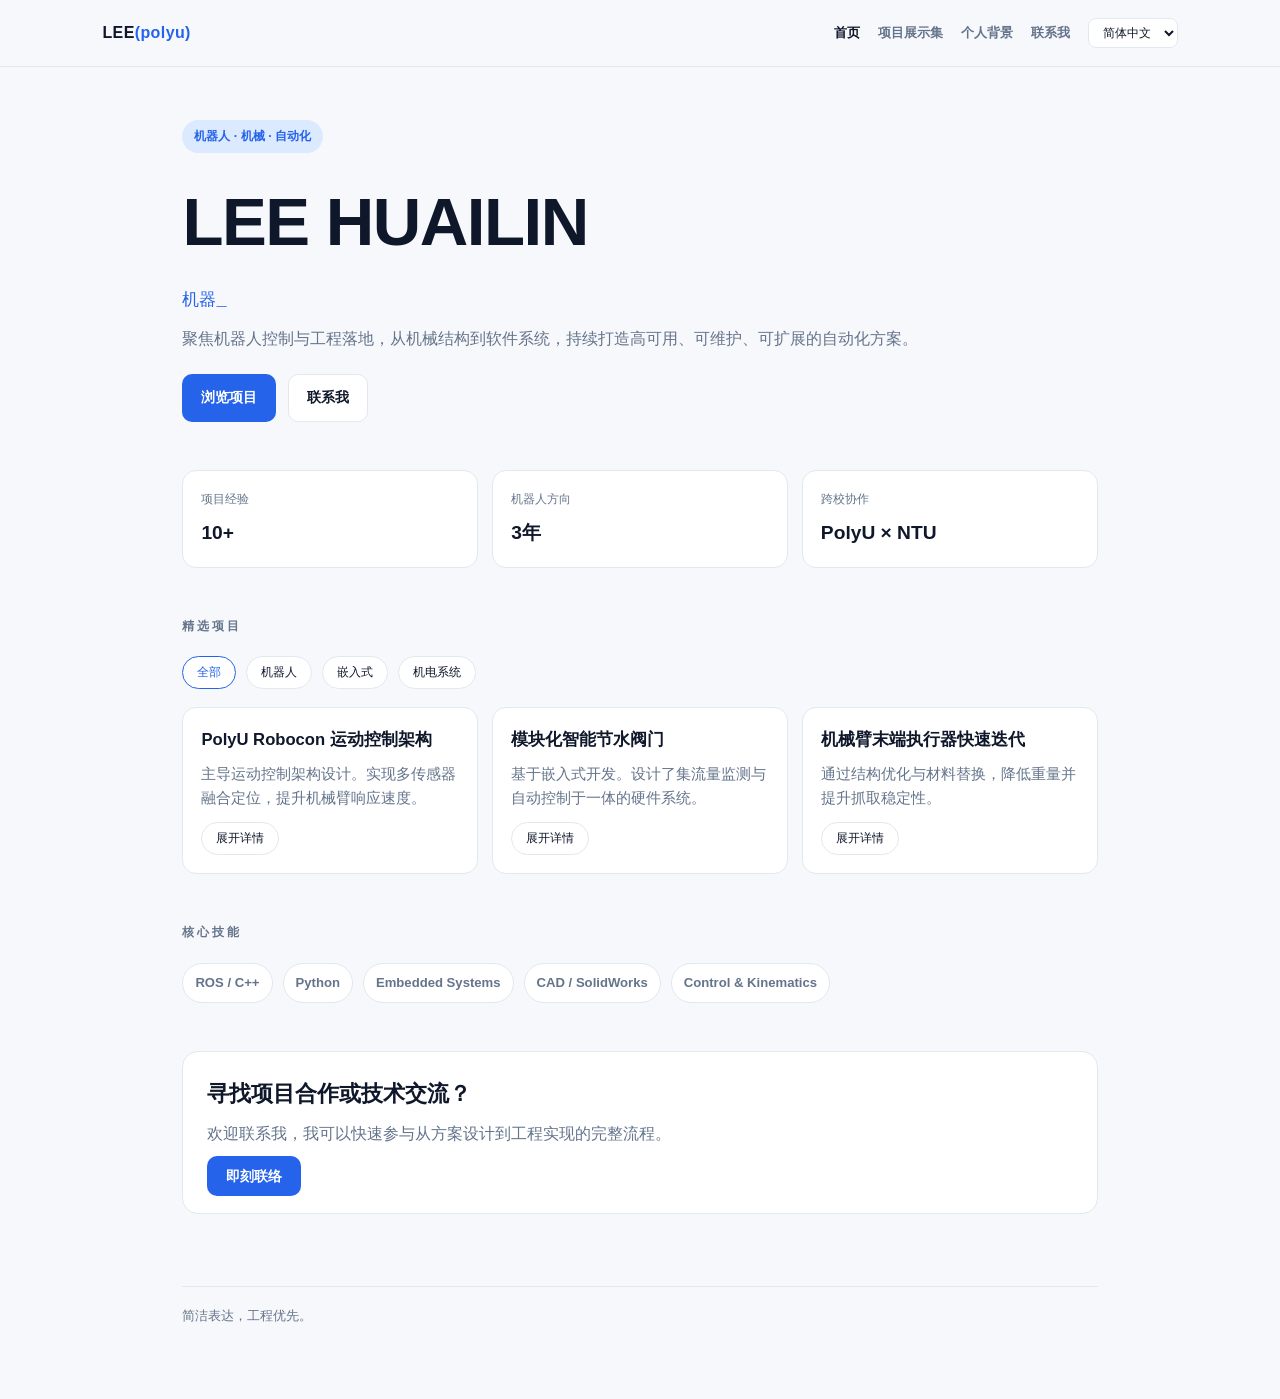
==== commit a69c93a5: "Merge pull request #3 from Leehhh666/copilot/enhance-web-content-interactivity Enhance homepage with" ====
--- a/index.html
+++ b/index.html
@@ -5,11 +5,11 @@
     <title>LEE | Portfolio</title>
     <link rel="stylesheet" href="style.css">
 </head>
-<body>
-    <canvas id="bg-canvas"></canvas>
-    <nav>
-        <div class="logo">LEE<span>(polyu)</span></div>
-        <div class="nav-right">
+<body>
+    <canvas id="bg-canvas"></canvas>
+    <nav>
+        <div class="logo">LEE<span>(polyu)</span></div>
+        <div class="nav-right">
             <div class="nav-links">
                 <a href="index.html" class="active" data-i18n="nav_home">首页</a>
                 <a href="projects.html" data-i18n="nav_projects">项目展示集</a>
@@ -22,16 +22,95 @@
                     <option value="zht">繁體中文</option>
                     <option value="en">English</option>
                 </select>
-            </div>
-        </div>
-    </nav>
-    <div class="container" style="height: 70vh; display: flex; flex-direction: column; justify-content: center;">
-        <h1 style="font-size: 5rem; font-weight: 800; letter-spacing: -3px;">LEE HUAILIN</h1>
-        <p id="typewriter" style="font-size: 1.2rem; font-family: monospace; height: 1.5em;"></p>
-        <div style="margin-top: 40px;">
-            <a href="projects.html" class="btn" data-i18n="view_works" style="background:#fff; color:#000; text-decoration:none; padding:12px 30px; border-radius:50px; font-weight:700;">浏览项目</a>
-        </div>
-    </div>
-    <script src="main.js"></script>
-</body>
-</html>+            </div>
+        </div>
+    </nav>
+
+    <main class="container home">
+        <section class="hero reveal">
+            <p class="eyebrow" data-i18n="hero_badge">机器人 · 机械 · 自动化</p>
+            <h1>LEE HUAILIN</h1>
+            <p id="typewriter" class="typewriter"></p>
+            <p class="hero-desc" data-i18n="hero_desc">
+                聚焦机器人控制与工程落地，从机械结构到软件系统，持续打造高可用、可维护、可扩展的自动化方案。
+            </p>
+            <div class="hero-actions">
+                <a href="projects.html" class="btn btn-primary" data-i18n="view_works">浏览项目</a>
+                <a href="contact.html" class="btn btn-ghost" data-i18n="hero_contact">联系我</a>
+            </div>
+        </section>
+
+        <section class="stats reveal">
+            <div class="stat-card">
+                <small data-i18n="stat_1_label">项目经验</small>
+                <strong data-i18n="stat_1_value">10+</strong>
+            </div>
+            <div class="stat-card">
+                <small data-i18n="stat_2_label">机器人方向</small>
+                <strong data-i18n="stat_2_value">3年</strong>
+            </div>
+            <div class="stat-card">
+                <small data-i18n="stat_3_label">跨校协作</small>
+                <strong data-i18n="stat_3_value">PolyU × NTU</strong>
+            </div>
+        </section>
+
+        <section class="reveal">
+            <h2 class="section-title" data-i18n="home_projects_title">精选项目</h2>
+            <div class="filters">
+                <button class="filter-btn active" data-filter="all" data-i18n="filter_all">全部</button>
+                <button class="filter-btn" data-filter="robotics" data-i18n="filter_robotics">机器人</button>
+                <button class="filter-btn" data-filter="embedded" data-i18n="filter_embedded">嵌入式</button>
+                <button class="filter-btn" data-filter="mechatronics" data-i18n="filter_mechatronics">机电系统</button>
+            </div>
+            <div class="project-grid">
+                <article class="project-card" data-category="robotics">
+                    <h3 data-i18n="p1_title">PolyU Robocon 运动控制架构</h3>
+                    <p data-i18n="p1_desc">主导运动控制架构设计。实现多传感器融合定位，提升机械臂响应速度。</p>
+                    <button class="mini-btn detail-toggle" data-i18n="show_more">展开详情</button>
+                    <div class="project-extra" data-i18n="p1_more">负责路径规划联调、运动学参数标定与赛场容错策略设计。</div>
+                </article>
+                <article class="project-card" data-category="embedded">
+                    <h3 data-i18n="p2_title">模块化智能节水阀门</h3>
+                    <p data-i18n="p2_desc">基于嵌入式开发。设计了集流量监测与自动控制于一体的硬件系统。</p>
+                    <button class="mini-btn detail-toggle" data-i18n="show_more">展开详情</button>
+                    <div class="project-extra" data-i18n="p2_more">完成传感器采样、阀门控制策略和低功耗通信逻辑的闭环验证。</div>
+                </article>
+                <article class="project-card" data-category="mechatronics">
+                    <h3 data-i18n="p3_title">机械臂末端执行器快速迭代</h3>
+                    <p data-i18n="p3_desc">通过结构优化与材料替换，降低重量并提升抓取稳定性。</p>
+                    <button class="mini-btn detail-toggle" data-i18n="show_more">展开详情</button>
+                    <div class="project-extra" data-i18n="p3_more">结合仿真和实测数据，缩短原型迭代周期并提升装配效率。</div>
+                </article>
+            </div>
+        </section>
+
+        <section class="reveal">
+            <h2 class="section-title" data-i18n="skills_title">核心技能</h2>
+            <div class="chips">
+                <span>ROS / C++</span>
+                <span>Python</span>
+                <span>Embedded Systems</span>
+                <span>CAD / SolidWorks</span>
+                <span>Control & Kinematics</span>
+            </div>
+        </section>
+
+        <section class="cta reveal">
+            <h2 data-i18n="cta_title">寻找项目合作或技术交流？</h2>
+            <p data-i18n="cta_desc">欢迎联系我，我可以快速参与从方案设计到工程实现的完整流程。</p>
+            <a href="contact.html" class="btn btn-primary" data-i18n="contact_title">即刻联络</a>
+        </section>
+    </main>
+
+    <button class="floating-top" id="to-top" title="返回顶部" aria-label="返回顶部" type="button">
+        ↑
+    </button>
+
+    <div class="container" style="padding-top: 0;">
+        <div class="footer-note" data-i18n="footer_note">简洁表达，工程优先。</div>
+    </div>
+
+    <script src="main.js"></script>
+</body>
+</html>
--- a/style.css
+++ b/style.css
@@ -1,55 +1,427 @@
 :root {
-    --bg: #000;
-    --fg: #fff;
-    --acc: #2997ff;
-    --dim: #86868b;
-    --border: rgba(255,255,255,0.1);
-}
-
-* { margin:0; padding:0; box-sizing: border-box; }
-body { background: var(--bg); color: var(--fg); font-family: -apple-system, sans-serif; overflow-x: hidden; line-height: 1.5; }
-
-#bg-canvas { position: fixed; top: 0; left: 0; width: 100%; height: 100%; z-index: -1; opacity: 0.3; }
-
-/* 导航栏 */
-nav { display: flex; justify-content: space-between; align-items: center; padding: 30px 8%; position: fixed; top: 0; width: 100%; z-index: 1000; backdrop-filter: blur(20px); border-bottom: 1px solid var(--border); }
-.logo { font-weight: 800; font-size: 1.2rem; }
-.logo span { color: var(--acc); }
-
-.nav-right { display: flex; align-items: center; }
-.nav-links a { color: var(--dim); text-decoration: none; margin-left: 20px; font-size: 0.8rem; font-weight: 600; transition: 0.3s; }
-.nav-links a:hover, .nav-links a.active { color: var(--fg); }
-
-/* 语言切换器样式 */
-.lang-selector { margin-left: 25px; position: relative; }
+    --bg: #f7f8fb;
+    --card: #ffffff;
+    --fg: #0f172a;
+    --muted: #64748b;
+    --line: #e2e8f0;
+    --primary: #2563eb;
+    --primary-soft: #dbeafe;
+}
+
+* {
+    margin: 0;
+    padding: 0;
+    box-sizing: border-box;
+}
+
+body {
+    background: var(--bg);
+    color: var(--fg);
+    font-family: -apple-system, BlinkMacSystemFont, "Segoe UI", "PingFang SC", "Microsoft YaHei", sans-serif;
+    overflow-x: hidden;
+    line-height: 1.65;
+}
+
+#bg-canvas {
+    display: none;
+}
+
+nav {
+    display: flex;
+    justify-content: space-between;
+    align-items: center;
+    padding: 18px 8%;
+    position: fixed;
+    top: 0;
+    width: 100%;
+    z-index: 1000;
+    backdrop-filter: blur(10px);
+    background: rgba(247, 248, 251, 0.85);
+    border-bottom: 1px solid var(--line);
+}
+
+.logo {
+    font-weight: 800;
+    font-size: 1rem;
+    letter-spacing: 0.4px;
+}
+
+.logo span {
+    color: var(--primary);
+}
+
+.nav-right {
+    display: flex;
+    align-items: center;
+}
+
+.nav-links {
+    display: flex;
+    align-items: center;
+}
+
+.nav-links a {
+    color: var(--muted);
+    text-decoration: none;
+    margin-left: 18px;
+    font-size: 0.84rem;
+    font-weight: 600;
+    transition: color 0.2s ease;
+}
+
+.nav-links a:hover,
+.nav-links a.active {
+    color: var(--fg);
+}
+
+.lang-selector {
+    margin-left: 18px;
+}
+
 .lang-selector select {
-    background: transparent; color: var(--acc); border: 1px solid var(--border);
-    padding: 5px 10px; border-radius: 5px; font-size: 0.75rem; cursor: pointer; outline: none;
-}
-.lang-selector select option { background: #111; color: #fff; }
-
-/* 页面容器 */
-.container { max-width: 1200px; margin: 0 auto; padding: 160px 8% 80px; }
-.section-title { font-size: 0.8rem; letter-spacing: 0.3em; color: var(--dim); margin-bottom: 40px; text-transform: uppercase; }
-
-/* 3D 预览 */
-.viewer-wrap { height: 450px; background: #080808; border-radius: 24px; border: 1px solid var(--border); overflow: hidden; margin-bottom: 40px; }
-model-viewer { width: 100%; height: 100%; }
-
-/* 内容行 */
-.item-row { border-top: 1px solid var(--border); padding: 40px 0; transition: 0.3s; }
-.item-row:hover { background: rgba(255,255,255,0.02); padding-left: 10px; }
-.item-tag { color: var(--acc); font-size: 0.7rem; font-weight: 700; margin-bottom: 8px; }
-.item-row h3 { font-size: 1.8rem; margin-bottom: 12px; }
-.item-row p { color: var(--dim); max-width: 700px; }
-
-/* 联系页 */
-.c-grid { display: grid; grid-template-columns: 1fr 1fr; gap: 30px; }
-.c-box { border-bottom: 1px solid var(--border); padding: 25px 0; }
-.c-box small { display: block; color: var(--dim); font-size: 0.7rem; margin-bottom: 8px; text-transform: uppercase; }
-.c-box span, .c-box a { font-size: 1.2rem; color: var(--acc); text-decoration: none; font-weight: 500; }
-
-@media (max-width: 800px) {
-    .nav-links { display: none; }
-    .c-grid { grid-template-columns: 1fr; }
-}+    background: var(--card);
+    color: var(--fg);
+    border: 1px solid var(--line);
+    padding: 6px 10px;
+    border-radius: 8px;
+    font-size: 0.78rem;
+    cursor: pointer;
+    outline: none;
+}
+
+.lang-selector select option {
+    background: #fff;
+    color: var(--fg);
+}
+
+.container {
+    max-width: 1120px;
+    margin: 0 auto;
+    padding: 120px 8% 72px;
+}
+
+.section-title {
+    font-size: 0.78rem;
+    letter-spacing: 0.22em;
+    color: var(--muted);
+    margin-bottom: 20px;
+    text-transform: uppercase;
+}
+
+.home {
+    display: grid;
+    gap: 48px;
+}
+
+.hero h1 {
+    font-size: clamp(2.5rem, 8vw, 4.2rem);
+    font-weight: 800;
+    letter-spacing: -1.5px;
+    margin-bottom: 10px;
+}
+
+.eyebrow {
+    display: inline-block;
+    margin-bottom: 14px;
+    background: var(--primary-soft);
+    color: var(--primary);
+    border-radius: 999px;
+    padding: 6px 12px;
+    font-size: 0.78rem;
+    font-weight: 700;
+}
+
+.typewriter {
+    font-size: 1.06rem;
+    font-family: ui-monospace, SFMono-Regular, Menlo, Consolas, monospace;
+    min-height: 1.8em;
+    color: var(--primary);
+}
+
+.hero-desc {
+    max-width: 760px;
+    color: var(--muted);
+    margin: 8px 0 22px;
+}
+
+.hero-actions {
+    display: flex;
+    gap: 12px;
+    flex-wrap: wrap;
+}
+
+.btn {
+    text-decoration: none;
+    border-radius: 10px;
+    padding: 11px 18px;
+    font-weight: 700;
+    font-size: 0.88rem;
+    border: 1px solid transparent;
+}
+
+.btn-primary {
+    background: var(--primary);
+    color: #fff;
+}
+
+.btn-ghost {
+    background: var(--card);
+    color: var(--fg);
+    border-color: var(--line);
+}
+
+.stats {
+    display: grid;
+    grid-template-columns: repeat(3, 1fr);
+    gap: 14px;
+}
+
+.stat-card {
+    background: var(--card);
+    border: 1px solid var(--line);
+    border-radius: 14px;
+    padding: 18px;
+}
+
+.stat-card small {
+    display: block;
+    color: var(--muted);
+    font-size: 0.78rem;
+    margin-bottom: 8px;
+}
+
+.stat-card strong {
+    font-size: 1.2rem;
+}
+
+.filters {
+    display: flex;
+    flex-wrap: wrap;
+    gap: 10px;
+    margin-bottom: 18px;
+}
+
+.filter-btn,
+.mini-btn {
+    background: var(--card);
+    border: 1px solid var(--line);
+    color: var(--fg);
+    border-radius: 999px;
+    padding: 7px 14px;
+    font-size: 0.78rem;
+    cursor: pointer;
+    transition: 0.2s ease;
+}
+
+.filter-btn.active,
+.filter-btn:hover,
+.mini-btn:hover {
+    border-color: var(--primary);
+    color: var(--primary);
+}
+
+.project-grid {
+    display: grid;
+    grid-template-columns: repeat(3, 1fr);
+    gap: 14px;
+}
+
+.project-card {
+    background: var(--card);
+    border: 1px solid var(--line);
+    border-radius: 14px;
+    padding: 18px;
+}
+
+.project-card h3 {
+    font-size: 1.04rem;
+    margin-bottom: 8px;
+}
+
+.project-card p {
+    color: var(--muted);
+    font-size: 0.92rem;
+    margin-bottom: 12px;
+}
+
+.project-extra {
+    color: var(--muted);
+    font-size: 0.87rem;
+    border-top: 1px dashed var(--line);
+    margin-top: 10px;
+    padding-top: 10px;
+    display: none;
+}
+
+.project-extra.open {
+    display: block;
+}
+
+.chips {
+    display: flex;
+    flex-wrap: wrap;
+    gap: 10px;
+}
+
+.chips span {
+    background: var(--card);
+    border: 1px solid var(--line);
+    color: var(--muted);
+    border-radius: 999px;
+    padding: 8px 12px;
+    font-size: 0.82rem;
+    font-weight: 600;
+}
+
+.cta {
+    background: var(--card);
+    border: 1px solid var(--line);
+    border-radius: 16px;
+    padding: 24px;
+}
+
+.cta h2 {
+    font-size: 1.4rem;
+    margin-bottom: 8px;
+}
+
+.cta p {
+    color: var(--muted);
+    margin-bottom: 16px;
+}
+
+.floating-top {
+    position: fixed;
+    right: 20px;
+    bottom: 20px;
+    width: 42px;
+    height: 42px;
+    border-radius: 999px;
+    border: 1px solid var(--line);
+    background: #fff;
+    color: var(--fg);
+    display: grid;
+    place-items: center;
+    cursor: pointer;
+    opacity: 0;
+    pointer-events: none;
+    transform: translateY(6px);
+    transition: 0.2s ease;
+    z-index: 999;
+}
+
+.floating-top.show {
+    opacity: 1;
+    pointer-events: auto;
+    transform: translateY(0);
+}
+
+.footer-note {
+    color: var(--muted);
+    font-size: 0.82rem;
+    border-top: 1px solid var(--line);
+    padding-top: 18px;
+}
+
+.viewer-wrap {
+    height: 420px;
+    background: #fff;
+    border-radius: 16px;
+    border: 1px solid var(--line);
+    overflow: hidden;
+    margin-bottom: 30px;
+}
+
+model-viewer {
+    width: 100%;
+    height: 100%;
+}
+
+.item-row {
+    border-top: 1px solid var(--line);
+    padding: 28px 0;
+}
+
+.item-tag {
+    color: var(--primary);
+    font-size: 0.72rem;
+    font-weight: 700;
+    margin-bottom: 8px;
+    display: inline-block;
+}
+
+.item-row h3 {
+    font-size: 1.3rem;
+    margin-bottom: 8px;
+}
+
+.item-row p {
+    color: var(--muted);
+    max-width: 760px;
+}
+
+.c-grid {
+    display: grid;
+    grid-template-columns: 1fr 1fr;
+    gap: 26px;
+}
+
+.c-box {
+    border-bottom: 1px solid var(--line);
+    padding: 20px 0;
+}
+
+.c-box small {
+    display: block;
+    color: var(--muted);
+    font-size: 0.72rem;
+    margin-bottom: 8px;
+    text-transform: uppercase;
+}
+
+.c-box span,
+.c-box a {
+    font-size: 1.05rem;
+    color: var(--fg);
+    text-decoration: none;
+    word-break: break-all;
+}
+
+.reveal {
+    opacity: 0;
+    transform: translateY(14px);
+    transition: opacity 0.35s ease, transform 0.35s ease;
+}
+
+.reveal.visible {
+    opacity: 1;
+    transform: translateY(0);
+}
+
+@media (max-width: 980px) {
+    .project-grid {
+        grid-template-columns: 1fr 1fr;
+    }
+
+    .stats {
+        grid-template-columns: 1fr;
+    }
+}
+
+@media (max-width: 760px) {
+    .nav-links {
+        display: none;
+    }
+
+    .project-grid {
+        grid-template-columns: 1fr;
+    }
+
+    .c-grid {
+        grid-template-columns: 1fr;
+    }
+
+    .container {
+        padding-top: 104px;
+    }
+}
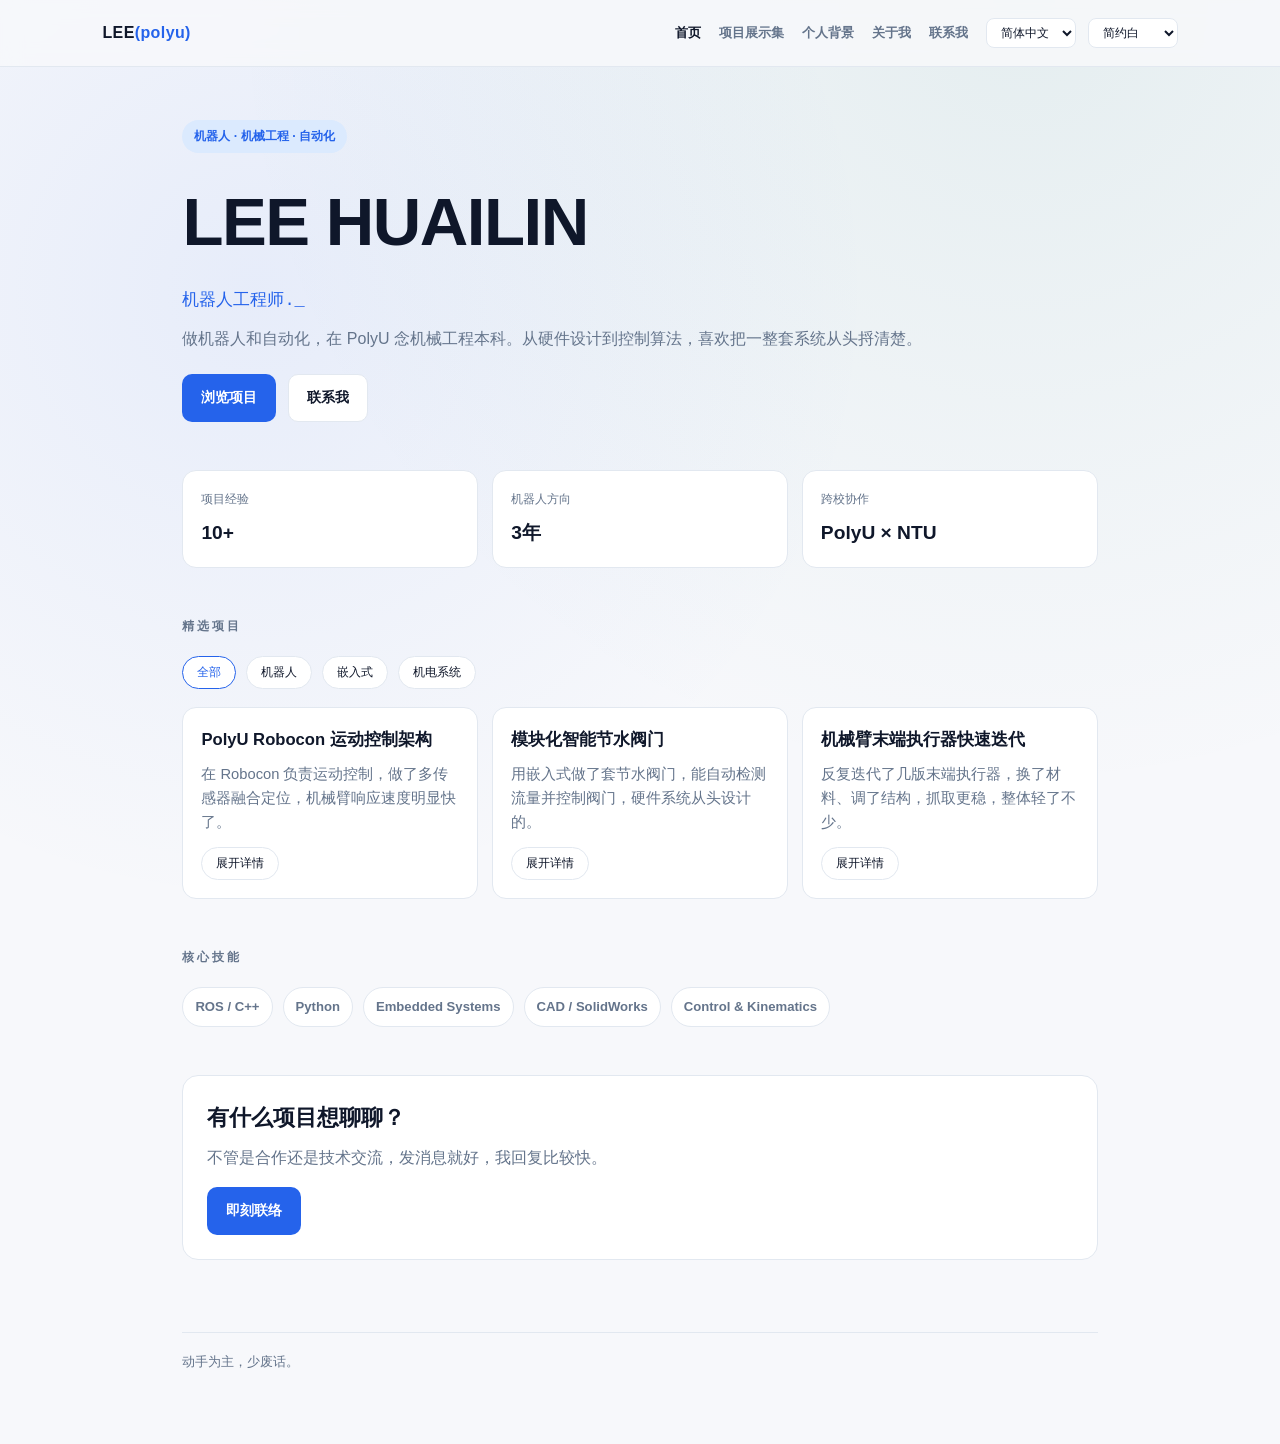
==== commit bda49357: "optimize: improve mobile/desktop layout, copy, and visual design Agent-Logs-Url: https://github.com/" ====
--- a/index.html
+++ b/index.html
@@ -2,18 +2,20 @@
 <html lang="zh-CN">
 <head>
     <meta charset="UTF-8">
+    <meta name="viewport" content="width=device-width, initial-scale=1.0">
     <title>LEE | Portfolio</title>
     <link rel="stylesheet" href="style.css">
 </head>
 <body>
     <canvas id="bg-canvas"></canvas>
-    <nav>
-        <div class="logo">LEE<span>(polyu)</span></div>
-        <div class="nav-right">
+    <nav>
+        <div class="logo">LEE<span>(polyu)</span></div>
+        <div class="nav-right">
             <div class="nav-links">
                 <a href="index.html" class="active" data-i18n="nav_home">首页</a>
                 <a href="projects.html" data-i18n="nav_projects">项目展示集</a>
                 <a href="background.html" data-i18n="nav_bg">个人背景</a>
+                <a href="about.html" data-i18n="nav_about">关于我</a>
                 <a href="contact.html" data-i18n="nav_contact">联系我</a>
             </div>
             <div class="lang-selector">
@@ -22,8 +24,9 @@
                     <option value="zht">繁體中文</option>
                     <option value="en">English</option>
                 </select>
-            </div>
-        </div>
+            </div>
+        </div>
+        <button class="hamburger" id="hamburger" aria-label="导航菜单" aria-expanded="false" type="button">&#9776;</button>
     </nav>
 
     <main class="container home">
@@ -31,8 +34,8 @@
             <p class="eyebrow" data-i18n="hero_badge">机器人 · 机械 · 自动化</p>
             <h1>LEE HUAILIN</h1>
             <p id="typewriter" class="typewriter"></p>
-            <p class="hero-desc" data-i18n="hero_desc">
-                聚焦机器人控制与工程落地，从机械结构到软件系统，持续打造高可用、可维护、可扩展的自动化方案。
+            <p class="hero-desc" data-i18n="hero_desc">
+                做机器人和自动化，在 PolyU 念机械工程本科。从硬件设计到控制算法，喜欢把一整套系统从头捋清楚。
             </p>
             <div class="hero-actions">
                 <a href="projects.html" class="btn btn-primary" data-i18n="view_works">浏览项目</a>
@@ -63,25 +66,25 @@
                 <button class="filter-btn" data-filter="embedded" data-i18n="filter_embedded">嵌入式</button>
                 <button class="filter-btn" data-filter="mechatronics" data-i18n="filter_mechatronics">机电系统</button>
             </div>
-            <div class="project-grid">
-                <article class="project-card" data-category="robotics">
-                    <h3 data-i18n="p1_title">PolyU Robocon 运动控制架构</h3>
-                    <p data-i18n="p1_desc">主导运动控制架构设计。实现多传感器融合定位，提升机械臂响应速度。</p>
-                    <button class="mini-btn detail-toggle" data-i18n="show_more">展开详情</button>
-                    <div class="project-extra" data-i18n="p1_more">负责路径规划联调、运动学参数标定与赛场容错策略设计。</div>
-                </article>
-                <article class="project-card" data-category="embedded">
-                    <h3 data-i18n="p2_title">模块化智能节水阀门</h3>
-                    <p data-i18n="p2_desc">基于嵌入式开发。设计了集流量监测与自动控制于一体的硬件系统。</p>
-                    <button class="mini-btn detail-toggle" data-i18n="show_more">展开详情</button>
-                    <div class="project-extra" data-i18n="p2_more">完成传感器采样、阀门控制策略和低功耗通信逻辑的闭环验证。</div>
-                </article>
-                <article class="project-card" data-category="mechatronics">
-                    <h3 data-i18n="p3_title">机械臂末端执行器快速迭代</h3>
-                    <p data-i18n="p3_desc">通过结构优化与材料替换，降低重量并提升抓取稳定性。</p>
-                    <button class="mini-btn detail-toggle" data-i18n="show_more">展开详情</button>
-                    <div class="project-extra" data-i18n="p3_more">结合仿真和实测数据，缩短原型迭代周期并提升装配效率。</div>
-                </article>
+            <div class="project-grid">
+                <article class="project-card" data-category="robotics">
+                    <h3 data-i18n="p1_title">PolyU Robocon 运动控制架构</h3>
+                    <p data-i18n="p1_desc">在 Robocon 负责运动控制，做了多传感器融合定位，机械臂响应速度明显快了。</p>
+                    <button class="mini-btn detail-toggle" data-i18n="show_more">展开详情</button>
+                    <div class="project-extra" data-i18n="p1_more">主要负责路径规划联调和运动学标定，比赛现场的容错策略也是我设计的。</div>
+                </article>
+                <article class="project-card" data-category="embedded">
+                    <h3 data-i18n="p2_title">模块化智能节水阀门</h3>
+                    <p data-i18n="p2_desc">用嵌入式做了套节水阀门，能自动检测流量并控制阀门，硬件系统从头设计的。</p>
+                    <button class="mini-btn detail-toggle" data-i18n="show_more">展开详情</button>
+                    <div class="project-extra" data-i18n="p2_more">从传感器采样到阀门控制逻辑，包括低功耗通信，全部做了闭环验证。</div>
+                </article>
+                <article class="project-card" data-category="mechatronics">
+                    <h3 data-i18n="p3_title">机械臂末端执行器快速迭代</h3>
+                    <p data-i18n="p3_desc">反复迭代了几版末端执行器，换了材料、调了结构，抓取更稳，整体轻了不少。</p>
+                    <button class="mini-btn detail-toggle" data-i18n="show_more">展开详情</button>
+                    <div class="project-extra" data-i18n="p3_more">结合仿真和实测数据一起看，把迭代周期压下来了，装配也顺手了很多。</div>
+                </article>
             </div>
         </section>
 
@@ -96,10 +99,10 @@
             </div>
         </section>
 
-        <section class="cta reveal">
-            <h2 data-i18n="cta_title">寻找项目合作或技术交流？</h2>
-            <p data-i18n="cta_desc">欢迎联系我，我可以快速参与从方案设计到工程实现的完整流程。</p>
-            <a href="contact.html" class="btn btn-primary" data-i18n="contact_title">即刻联络</a>
+        <section class="cta reveal">
+            <h2 data-i18n="cta_title">有什么项目想聊聊？</h2>
+            <p data-i18n="cta_desc">不管是合作还是技术交流，发消息就好，我回复比较快。</p>
+            <a href="contact.html" class="btn btn-primary" data-i18n="contact_title">即刻联络</a>
         </section>
     </main>
 
@@ -108,7 +111,7 @@
     </button>
 
     <div class="container" style="padding-top: 0;">
-        <div class="footer-note" data-i18n="footer_note">简洁表达，工程优先。</div>
+        <div class="footer-note" data-i18n="footer_note">动手为主，少废话。</div>
     </div>
 
     <script src="main.js"></script>
--- a/style.css
+++ b/style.css
@@ -6,6 +6,11 @@
     --line: #e2e8f0;
     --primary: #2563eb;
     --primary-soft: #dbeafe;
+    --metal: #94a3b8;
+    --machine: #0f766e;
+    --nav-bg: rgba(247, 248, 251, 0.85);
+    --body-overlay: radial-gradient(circle at 20% 20%, rgba(37, 99, 235, 0.08), transparent 40%),
+                    radial-gradient(circle at 80% 0, rgba(15, 118, 110, 0.08), transparent 45%);
 }
 
 * {
@@ -15,11 +20,71 @@
 }
 
 body {
-    background: var(--bg);
+    background: var(--body-overlay), var(--bg);
     color: var(--fg);
     font-family: -apple-system, BlinkMacSystemFont, "Segoe UI", "PingFang SC", "Microsoft YaHei", sans-serif;
     overflow-x: hidden;
     line-height: 1.65;
+    transition: background 0.35s ease, color 0.25s ease;
+}
+
+body.theme-light {
+    --bg: #f7f8fb;
+    --card: #ffffff;
+    --fg: #0f172a;
+    --muted: #64748b;
+    --line: #e2e8f0;
+    --primary: #2563eb;
+    --primary-soft: #dbeafe;
+    --metal: #94a3b8;
+    --machine: #0f766e;
+    --nav-bg: rgba(247, 248, 251, 0.85);
+    --body-overlay: radial-gradient(circle at 20% 20%, rgba(37, 99, 235, 0.08), transparent 40%),
+                    radial-gradient(circle at 80% 0, rgba(15, 118, 110, 0.08), transparent 45%);
+}
+
+body.theme-dark {
+    --bg: #070b14;
+    --card: #111827;
+    --fg: #e2e8f0;
+    --muted: #94a3b8;
+    --line: #1f2937;
+    --primary: #38bdf8;
+    --primary-soft: #082f49;
+    --metal: #334155;
+    --machine: #14b8a6;
+    --nav-bg: rgba(7, 11, 20, 0.86);
+    --body-overlay: radial-gradient(circle at 15% 10%, rgba(56, 189, 248, 0.2), transparent 42%),
+                    radial-gradient(circle at 85% 0, rgba(20, 184, 166, 0.16), transparent 40%);
+}
+
+body.theme-sunset {
+    --bg: #fff7ed;
+    --card: #fffbeb;
+    --fg: #4c1d0b;
+    --muted: #9a3412;
+    --line: #fed7aa;
+    --primary: #ea580c;
+    --primary-soft: #ffedd5;
+    --metal: #fdba74;
+    --machine: #c2410c;
+    --nav-bg: rgba(255, 247, 237, 0.9);
+    --body-overlay: radial-gradient(circle at 15% 15%, rgba(251, 146, 60, 0.2), transparent 45%),
+                    radial-gradient(circle at 80% 0, rgba(239, 68, 68, 0.14), transparent 40%);
+}
+
+body.contact-page {
+    background-image:
+        linear-gradient(rgba(148, 163, 184, 0.08) 1px, transparent 1px),
+        linear-gradient(90deg, rgba(148, 163, 184, 0.08) 1px, transparent 1px);
+    background-size: 24px 24px;
+}
+
+body.contact-page.contact-steel {
+    --bg: #f1f5f9;
+    --primary: #0f766e;
+    --primary-soft: #ccfbf1;
+    --line: #cbd5e1;
 }
 
 #bg-canvas {
@@ -36,7 +101,7 @@
     width: 100%;
     z-index: 1000;
     backdrop-filter: blur(10px);
-    background: rgba(247, 248, 251, 0.85);
+    background: var(--nav-bg);
     border-bottom: 1px solid var(--line);
 }
 
@@ -78,6 +143,10 @@
     margin-left: 18px;
 }
 
+.theme-selector {
+    margin-left: 12px;
+}
+
 .lang-selector select {
     background: var(--card);
     color: var(--fg);
@@ -89,9 +158,44 @@
     outline: none;
 }
 
+.theme-selector select {
+    background: var(--card);
+    color: var(--fg);
+    border: 1px solid var(--line);
+    padding: 6px 10px;
+    border-radius: 8px;
+    font-size: 0.78rem;
+    cursor: pointer;
+    outline: none;
+}
+
+.theme-selector select option {
+    background: var(--card);
+    color: var(--fg);
+}
+
 .lang-selector select option {
-    background: #fff;
-    color: var(--fg);
+    background: var(--card);
+    color: var(--fg);
+}
+
+.hamburger {
+    display: none;
+    background: none;
+    border: 1px solid var(--line);
+    border-radius: 8px;
+    padding: 6px 11px;
+    cursor: pointer;
+    color: var(--fg);
+    font-size: 1.1rem;
+    line-height: 1;
+    align-items: center;
+    transition: border-color 0.2s ease, color 0.2s ease;
+}
+
+.hamburger:hover {
+    border-color: var(--primary);
+    color: var(--primary);
 }
 
 .container {
@@ -157,6 +261,8 @@
     font-weight: 700;
     font-size: 0.88rem;
     border: 1px solid transparent;
+    transition: transform 0.18s ease, box-shadow 0.18s ease, filter 0.18s ease, border-color 0.18s ease, color 0.18s ease;
+    display: inline-block;
 }
 
 .btn-primary {
@@ -164,10 +270,22 @@
     color: #fff;
 }
 
+.btn-primary:hover {
+    filter: brightness(1.1);
+    transform: translateY(-1px);
+    box-shadow: 0 4px 14px rgba(37, 99, 235, 0.3);
+}
+
 .btn-ghost {
     background: var(--card);
     color: var(--fg);
     border-color: var(--line);
+}
+
+.btn-ghost:hover {
+    border-color: var(--primary);
+    color: var(--primary);
+    transform: translateY(-1px);
 }
 
 .stats {
@@ -181,6 +299,13 @@
     border: 1px solid var(--line);
     border-radius: 14px;
     padding: 18px;
+    transition: border-color 0.2s ease, box-shadow 0.2s ease, transform 0.2s ease;
+}
+
+.stat-card:hover {
+    border-color: var(--primary);
+    box-shadow: 0 4px 18px rgba(0, 0, 0, 0.07);
+    transform: translateY(-2px);
 }
 
 .stat-card small {
@@ -231,6 +356,13 @@
     border: 1px solid var(--line);
     border-radius: 14px;
     padding: 18px;
+    transition: border-color 0.2s ease, box-shadow 0.2s ease, transform 0.2s ease;
+}
+
+.project-card:hover {
+    border-color: var(--primary);
+    box-shadow: 0 4px 20px rgba(0, 0, 0, 0.08);
+    transform: translateY(-2px);
 }
 
 .project-card h3 {
@@ -298,7 +430,7 @@
     height: 42px;
     border-radius: 999px;
     border: 1px solid var(--line);
-    background: #fff;
+    background: var(--card);
     color: var(--fg);
     display: grid;
     place-items: center;
@@ -367,8 +499,17 @@
 }
 
 .c-box {
-    border-bottom: 1px solid var(--line);
-    padding: 20px 0;
+    background: var(--card);
+    border: 1px solid var(--line);
+    border-radius: 14px;
+    padding: 18px;
+    box-shadow: inset 0 0 0 1px rgba(148, 163, 184, 0.18);
+    transition: border-color 0.2s ease, box-shadow 0.2s ease;
+}
+
+.c-box:hover {
+    border-color: var(--primary);
+    box-shadow: 0 4px 16px rgba(0, 0, 0, 0.07);
 }
 
 .c-box small {
@@ -385,6 +526,98 @@
     color: var(--fg);
     text-decoration: none;
     word-break: break-all;
+}
+
+.contact-shell {
+    display: grid;
+    grid-template-columns: 1.4fr 1fr;
+    gap: 22px;
+}
+
+.contact-line {
+    display: flex;
+    justify-content: space-between;
+    gap: 12px;
+    align-items: center;
+}
+
+.copy-btn {
+    border: 1px solid var(--line);
+    background: var(--card);
+    color: var(--muted);
+    border-radius: 999px;
+    padding: 5px 12px;
+    font-size: 0.74rem;
+    font-weight: 700;
+    cursor: pointer;
+    transition: 0.2s ease;
+    white-space: nowrap;
+}
+
+.copy-btn:hover {
+    border-color: var(--primary);
+    color: var(--primary);
+}
+
+.maker-panel {
+    border: 1px solid var(--line);
+    border-radius: 16px;
+    background: var(--card);
+    padding: 20px;
+}
+
+.maker-panel h3 {
+    font-size: 1.08rem;
+    margin-bottom: 8px;
+    letter-spacing: 0.02em;
+}
+
+.maker-panel p {
+    color: var(--muted);
+    font-size: 0.9rem;
+}
+
+.console-actions {
+    display: flex;
+    gap: 10px;
+    margin: 14px 0 18px;
+    flex-wrap: wrap;
+}
+
+.signal-group {
+    display: grid;
+    gap: 12px;
+}
+
+.signal-item span {
+    display: inline-block;
+    font-size: 0.78rem;
+    color: var(--muted);
+    margin-bottom: 4px;
+}
+
+.signal-bar {
+    height: 10px;
+    border-radius: 999px;
+    border: 1px solid var(--line);
+    overflow: hidden;
+    background: var(--card);
+}
+
+.signal-bar i {
+    display: block;
+    height: 100%;
+    width: 0;
+    background: linear-gradient(90deg, var(--primary), var(--machine));
+    transition: width 0.45s ease;
+}
+
+.console-status {
+    margin-top: 16px;
+    font-size: 0.78rem;
+    color: var(--muted);
+    border-top: 1px dashed var(--line);
+    padding-top: 12px;
 }
 
 .reveal {
@@ -402,26 +635,84 @@
     .project-grid {
         grid-template-columns: 1fr 1fr;
     }
-
+}
+
+@media (max-width: 760px) {
+    .hamburger {
+        display: flex;
+    }
+
+    .lang-selector,
+    .theme-selector {
+        display: none;
+    }
+
+    .nav-right {
+        position: static;
+    }
+
+    .nav-links {
+        display: none;
+        position: absolute;
+        top: 100%;
+        left: 0;
+        right: 0;
+        background: var(--nav-bg);
+        backdrop-filter: blur(10px);
+        border-bottom: 1px solid var(--line);
+        flex-direction: column;
+        padding: 10px 8%;
+        gap: 0;
+        z-index: 999;
+    }
+
+    .nav-links.open {
+        display: flex;
+    }
+
+    .nav-links a {
+        margin-left: 0;
+        padding: 12px 0;
+        border-bottom: 1px solid var(--line);
+        font-size: 0.9rem;
+    }
+
+    .nav-links a:last-child {
+        border-bottom: none;
+    }
+
+    .project-grid {
+        grid-template-columns: 1fr;
+    }
+
+    .stats {
+        grid-template-columns: 1fr 1fr;
+    }
+
+    .c-grid {
+        grid-template-columns: 1fr;
+    }
+
+    .contact-shell {
+        grid-template-columns: 1fr;
+    }
+
+    .container {
+        padding-top: 104px;
+    }
+}
+
+@media (max-width: 480px) {
     .stats {
         grid-template-columns: 1fr;
     }
-}
-
-@media (max-width: 760px) {
-    .nav-links {
-        display: none;
-    }
-
-    .project-grid {
-        grid-template-columns: 1fr;
-    }
-
-    .c-grid {
-        grid-template-columns: 1fr;
+
+    nav {
+        padding: 14px 5%;
     }
 
     .container {
-        padding-top: 104px;
-    }
-}
+        padding-left: 5%;
+        padding-right: 5%;
+    }
+}
